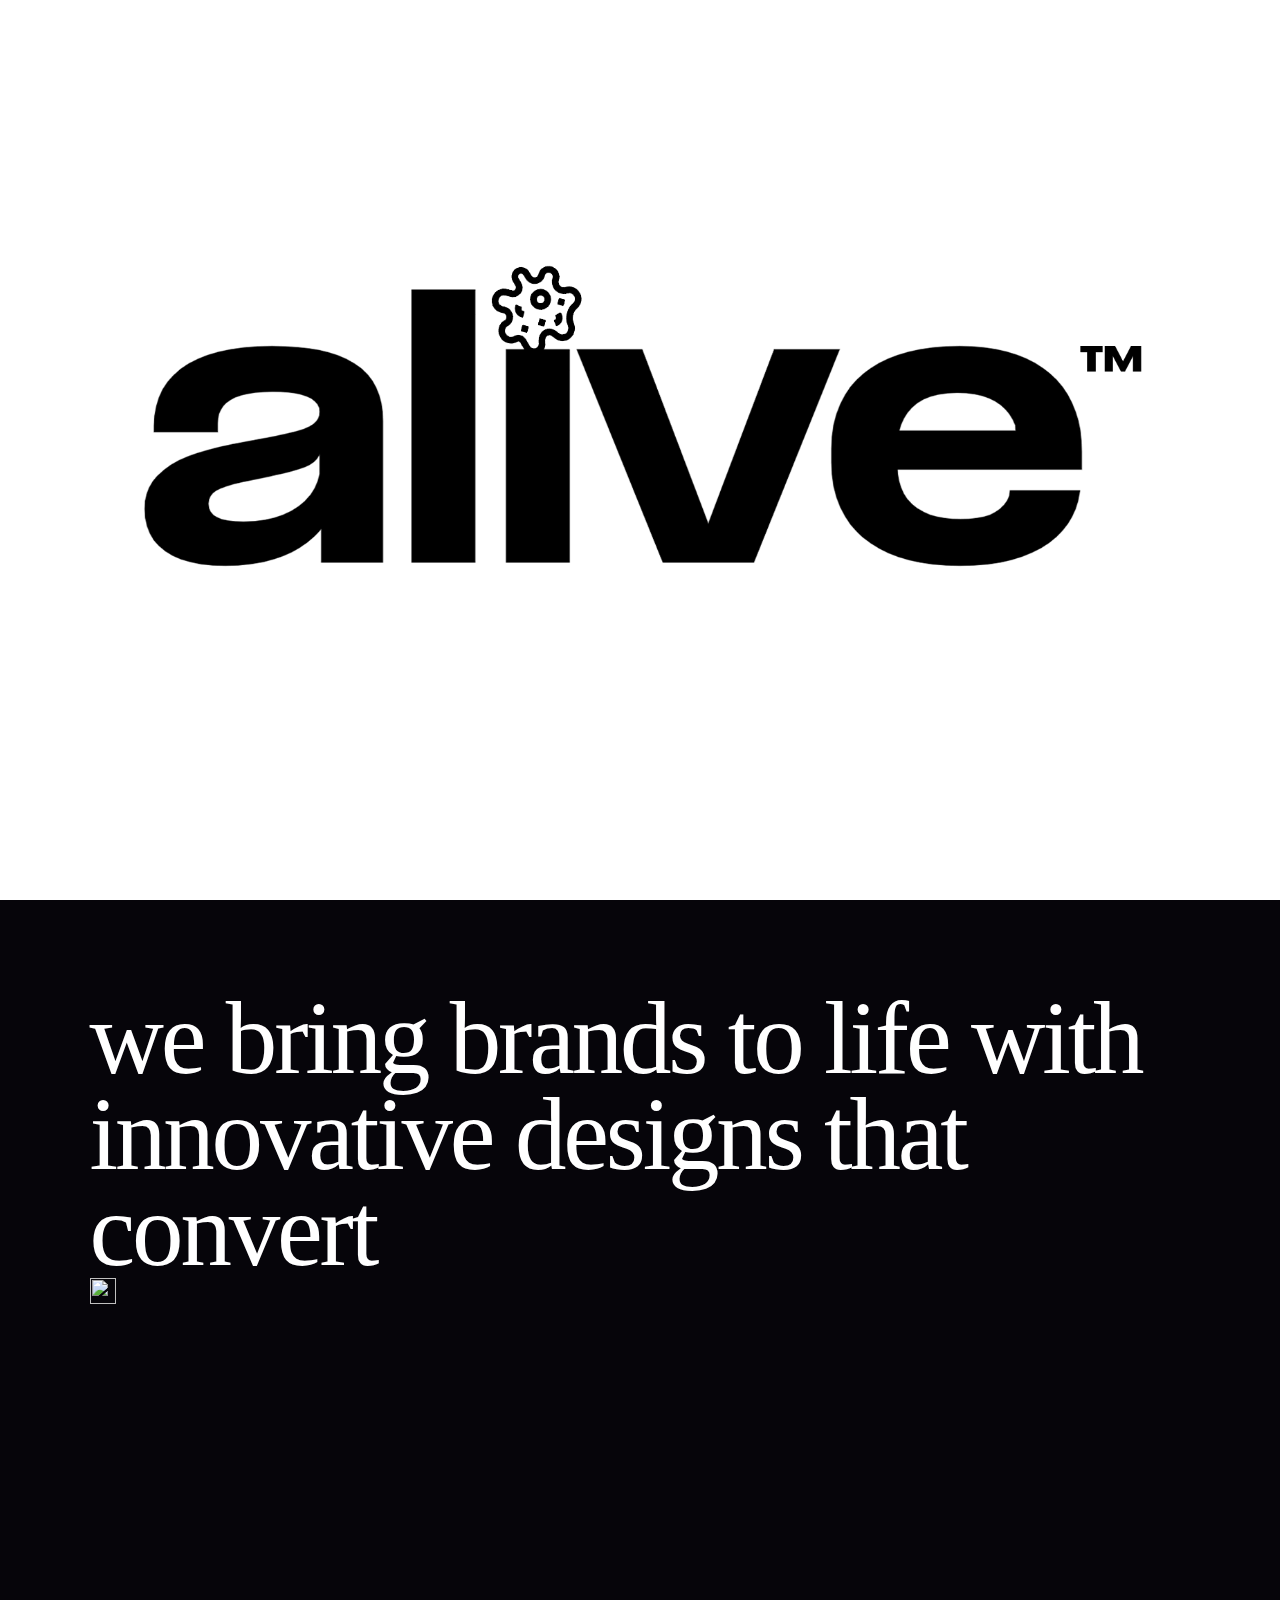
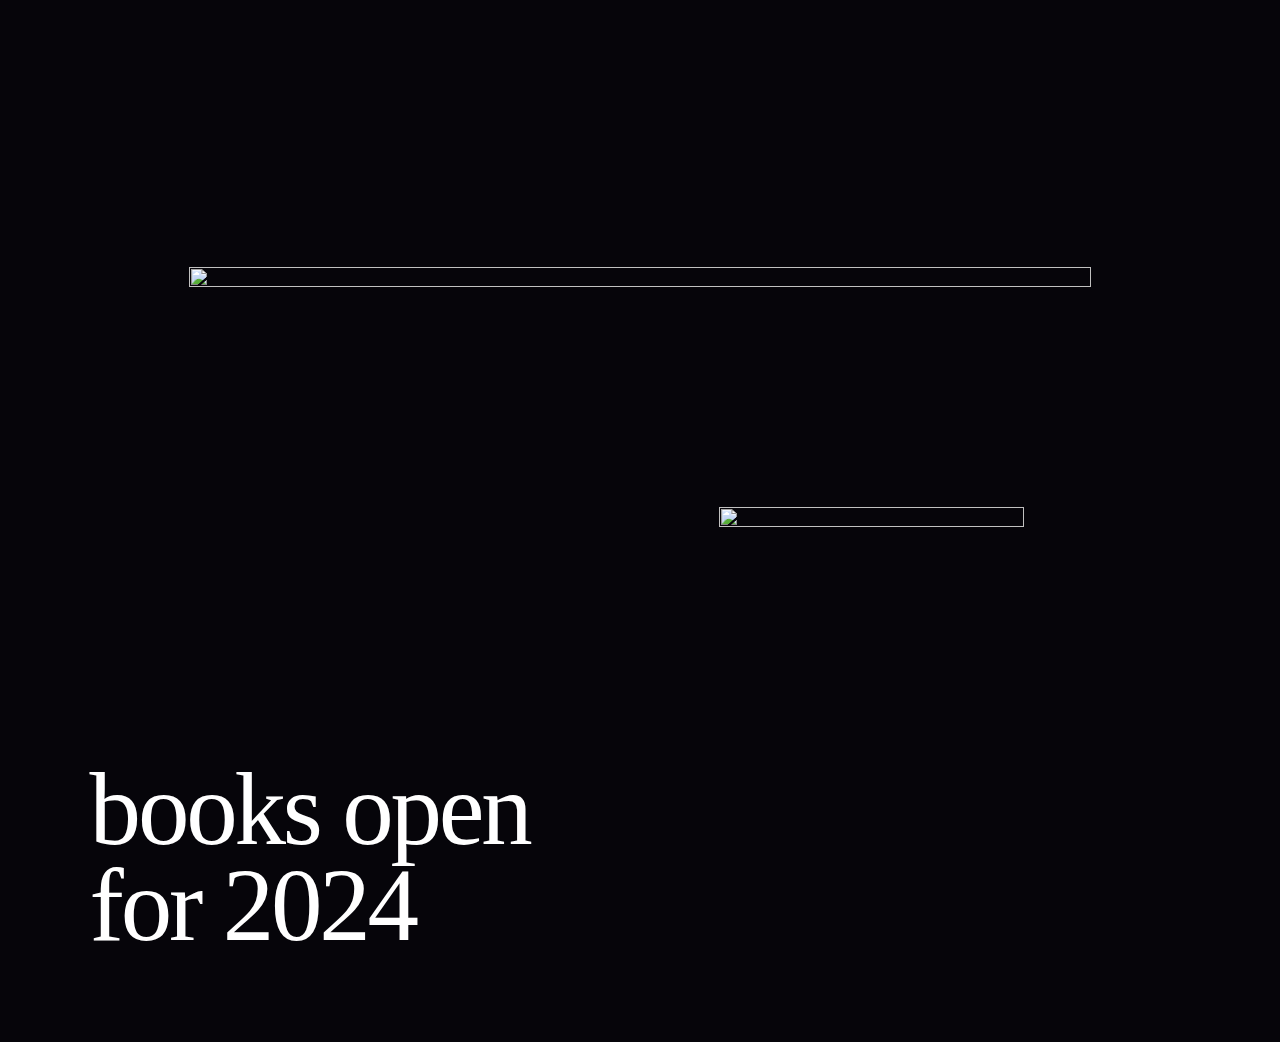
==== studioalive/index.html @ 97996858 "Update index.html" ====
<html class="js" lang="en" dir="ltr">
  <head>

    <title>Portfolio test</title>
    
 <style>
    @font-face {
  font-family: 'Font';
  src: url(font.woff2) format('woff2'),
       url(font.woff) format('woff');
  font-weight:  500;
  font-style:   normal;
  font-stretch: normal;
}

body, html {
    margin: 0;
    padding: 0;
}

body {
  margin: 0;
  padding: 0;
  background: #06050a;
  font-family: 'Font';
  /*line-height: 0.95em;
  letter-spacing: -0.03em;*/
  line-height: 6em;
  letter-spacing: -0.2em;
  color: #fff;
  overflow-x: hidden;
}

.intro {
  display: flex;
  align-items: center;
  overflow: hidden;
}


/* ==NEW======== */
.logo {
  width: 71vw;
  mix-blend-mode: lighten;
  margin-right: -4vw;
}
@keyframes flip-vertical {
  0% {
    transform: rotateX(-90deg);
    animation-timing-function: cubic-bezier(0.29, 0.28, 0.32, 1);
  }
  50% {
    transform: rotateX(0deg);
  }
  75% {
    transform: rotateX(0deg);
    animation-timing-function: cubic-bezier(0.47, 0.48, 1, 0.33);
  }
  100% {
    transform: rotateX(90deg);
  }
}
@keyframes flip-vertical-out {
  75% {
    transform: rotateX(0deg);
    animation-timing-function: cubic-bezier(0.47, 0.48, 1, 0.33);
  }
  100% {
    transform: rotateX(90deg);
  }
}
@keyframes flip-vertical-in {
  0% {
    transform: rotateX(-90deg);
    animation-timing-function: cubic-bezier(0.29, 0.28, 0.32, 1);
  }
  50% {
    transform: rotateX(0deg);
  }
}


:root {
    --shrink-to: 72dvh
}
@media screen and (orientation: portrait) {
    :root {
        --shrink-to: 54dvh
    }
}


@keyframes fade-in-shrink {
  0% {
    opacity: 0;
    transform: scale(1.5);
  }
  75% {
    opacity: 1;
    transform: scale(1);
    height: 100dvh;
    animation-timing-function: cubic-bezier(0.36, 0, 0.11, 0.99);
  }
  100% {
    opacity: 1;
    transform: scale(1);
    height: var(--shrink-to);
  }
}
@keyframes shrink {
  0% {
    height: 100dvh;
  }
  75% {
        height: 100dvh;
    animation-timing-function: cubic-bezier(0.36, 0, 0.11, 0.99);
  }
  100% {
    height: var(--shrink-to);
  }
}


.loader {
  position: fixed;
  background: #fff;
  top: 0;
  left: 0;
  bottom: 0;
  right: 0;
  height: 100dvh;
  display: flex;
  align-items: center;
  justify-content: center;
  z-index: 15;
  perspective: 350px;
  animation: flip-vertical-out 1.3s forwards normal 1.3s;
}
.loader .logo {
  animation: flip-vertical 1.3s forwards infinite;
  mix-blend-mode: difference;
  width: 80vw;
}

.header {
  height: 100dvh;
  display: flex;
  align-items: center;
  justify-content: center;
  position: relative;
  perspective: 350px;
  z-index: 10;
  background: #06050a;
  overflow: hidden;
  animation: shrink 3s forwards normal 1.4s cubic-bezier(0.25, 0.33, 0.11, 0.99);
}
.header video {
  opacity: 0;
  animation: fade-in-shrink 3s forwards normal 1.4s cubic-bezier(0.25, 0.33, 0.11, 0.99);
}
.header .logo {
  animation: flip-vertical-in 1.3s forwards normal 2.6s;
}
@media screen and (orientation: landscape) {
  .logo {
    width: 35vw;
    margin-right: -2vw;
  }
}

#background-video-portrait, #background-video-landscape {
  width: 100vw;
  height: 100dvh;
  display: none;
  object-fit: cover;
  position: absolute;
  left: 0;
  right: 0;
  top: 0;
  bottom: 0;
  z-index: -1;
}
@media screen and (orientation: landscape) {
  #background-video-landscape {
    display: block;
  }
}
@media screen and (orientation: portrait) {
  #background-video-portrait {
    display: block;
  }
}


/* Grid  */
.grid {
  display: flex;
  flex-direction: column;
  width: 80vw;
  gap: 7vw;
  margin: 0 auto;
}
.grid img, .grid video {
  display: block;
  width: 100%;
}
.grid .row {
  display: flex;
  flex-direction: row;
  align-items: flex-end;
  align-self: center;
  gap: 7vw;
  width: 75%;
}
.grid .row .align-top {
  align-items: flex-start;
}
.grid .item {

}
.mobile-small {
  width: 45%;
}
.mobile-large {
  width: 55%;
}
.desktop {
  width: 88%;
  align-self: center;
}
.offset-up {
  padding-bottom: 7vw;
}
.offset-down {
  padding-top: 7vw;
}

@media screen and (orientation: portrait) {
  .mobile-first {
    order: -1;
  }
}

@media screen and (orientation: portrait) {
  .text {
    font-size: 114px;
    padding: 12vw 8.5vw;
  }
  .grid {
    width: auto;
    gap: 12vw;
  }
  .grid .row {
    width: 80vw;
    gap: 12vw;
    flex-direction: column;
    align-items: flex-start;
  }
  .grid .row .item:first-child {
    align-self: flex-end;
  }
  .mobile-small, .mobile-large {
    width: 86%;
  }
  .desktop {
    width: 100%;
  }
  .offset-up {
    padding-bottom: 0;
  }
  .offset-down {
    padding-top: 0;
  }
}

/* ==ENDNEW======== */

  .text {
    padding: 7vw;
    font-size: 103px;
  }
    .text span {
      position: relative;
      z-index: 5;
    }

    hr {
      display:block;
      border:0px;
      width: 100%;
      height: 55px;
      background-repeat: no-repeat;
      background-size: contain;
      margin: 7vw 0;
      background-image:url(divider-desktop.gif);
    }
    @media screen and (orientation: portrait) {
      hr {
        margin: 12vw 0;
        background-image:url(divider-mobile.gif);
      }
    }
    .intro .text {
      padding-bottom: 0;
    }
    .footer .text {
      padding-top: 0;
    }

    .amoeba {
      display: block;
      position: relative;
      width: 26px;
      z-index: 5;
    }


  
</style>

  </head>

<body class="theme-0">

  <div class="loader">
    <img src="logo.gif" class="logo" />
  </div>
  <div class="header">
    <img src="logo.gif" class="logo" />
    <video id="background-video-portrait" autoplay loop defaultMuted playsinline muted poster="">
      <source src="bg1-mobile-15fps.mp4" type="video/mp4">
    </video>
    <video id="background-video-landscape" autoplay loop defaultMuted playsinline muted poster="">
      <source src="bg1-desktop-15fps.mp4" type="video/mp4">
    </video>
  </div>

  <div class="intro">
    <div class="text">
      we bring brands to life with innovative designs that convert<img src="amoeba.gif" class="amoeba" />
      <hr />
    </div>
  </div>


  <div class="grid">
    <div class="row">
      <div class="item mobile-small">
        <video autoplay loop defaultMuted playsinline muted poster="">
          <source src="work/drop-blue-mobile.mp4" type="video/mp4">
        </video>
      </div>
      <div class="item mobile-large offset-up mobile-first">
        <video autoplay loop defaultMuted playsinline muted poster="">
          <source src="work/streamline-luxe-mobile.mp4" type="video/mp4">
        </video>
      </div>
    </div>
    <div class="item desktop">
      <img src="work/streamline-hype-desktop.jpg" />
    </div>
    <div class="row align-top">
      <div class="item mobile-large">
        <video autoplay loop defaultMuted playsinline muted poster="">
          <source src="work/incentivize-mobile.mp4" type="video/mp4">
        </video>
      </div>
      <div class="item mobile-small offset-down">
        <img src="work/streamline-luxe-mobile.jpg" />
      </div>
    </div>
  </div>

  <div class="footer">
    <div class="text">
      <hr />
      books open<br />for 2024
    </div>
  </div>

</div>



</body>
  </html>
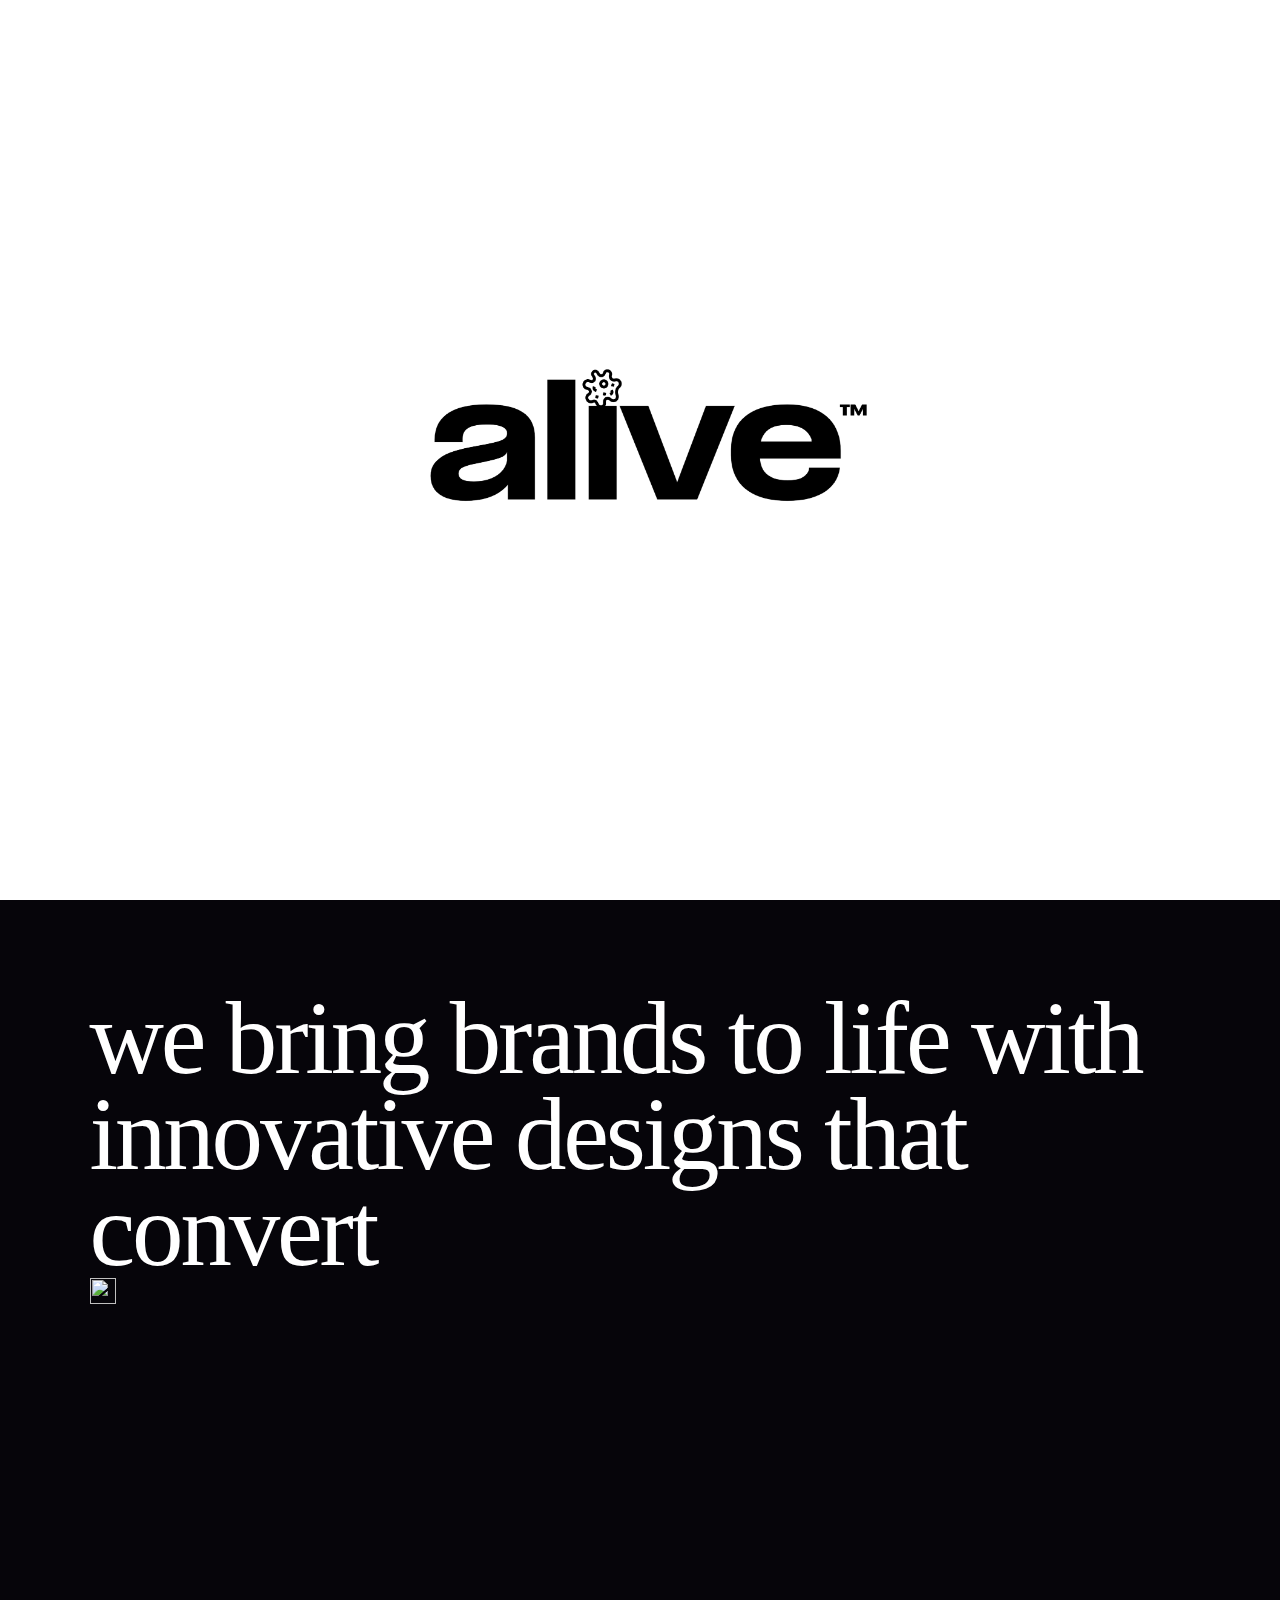
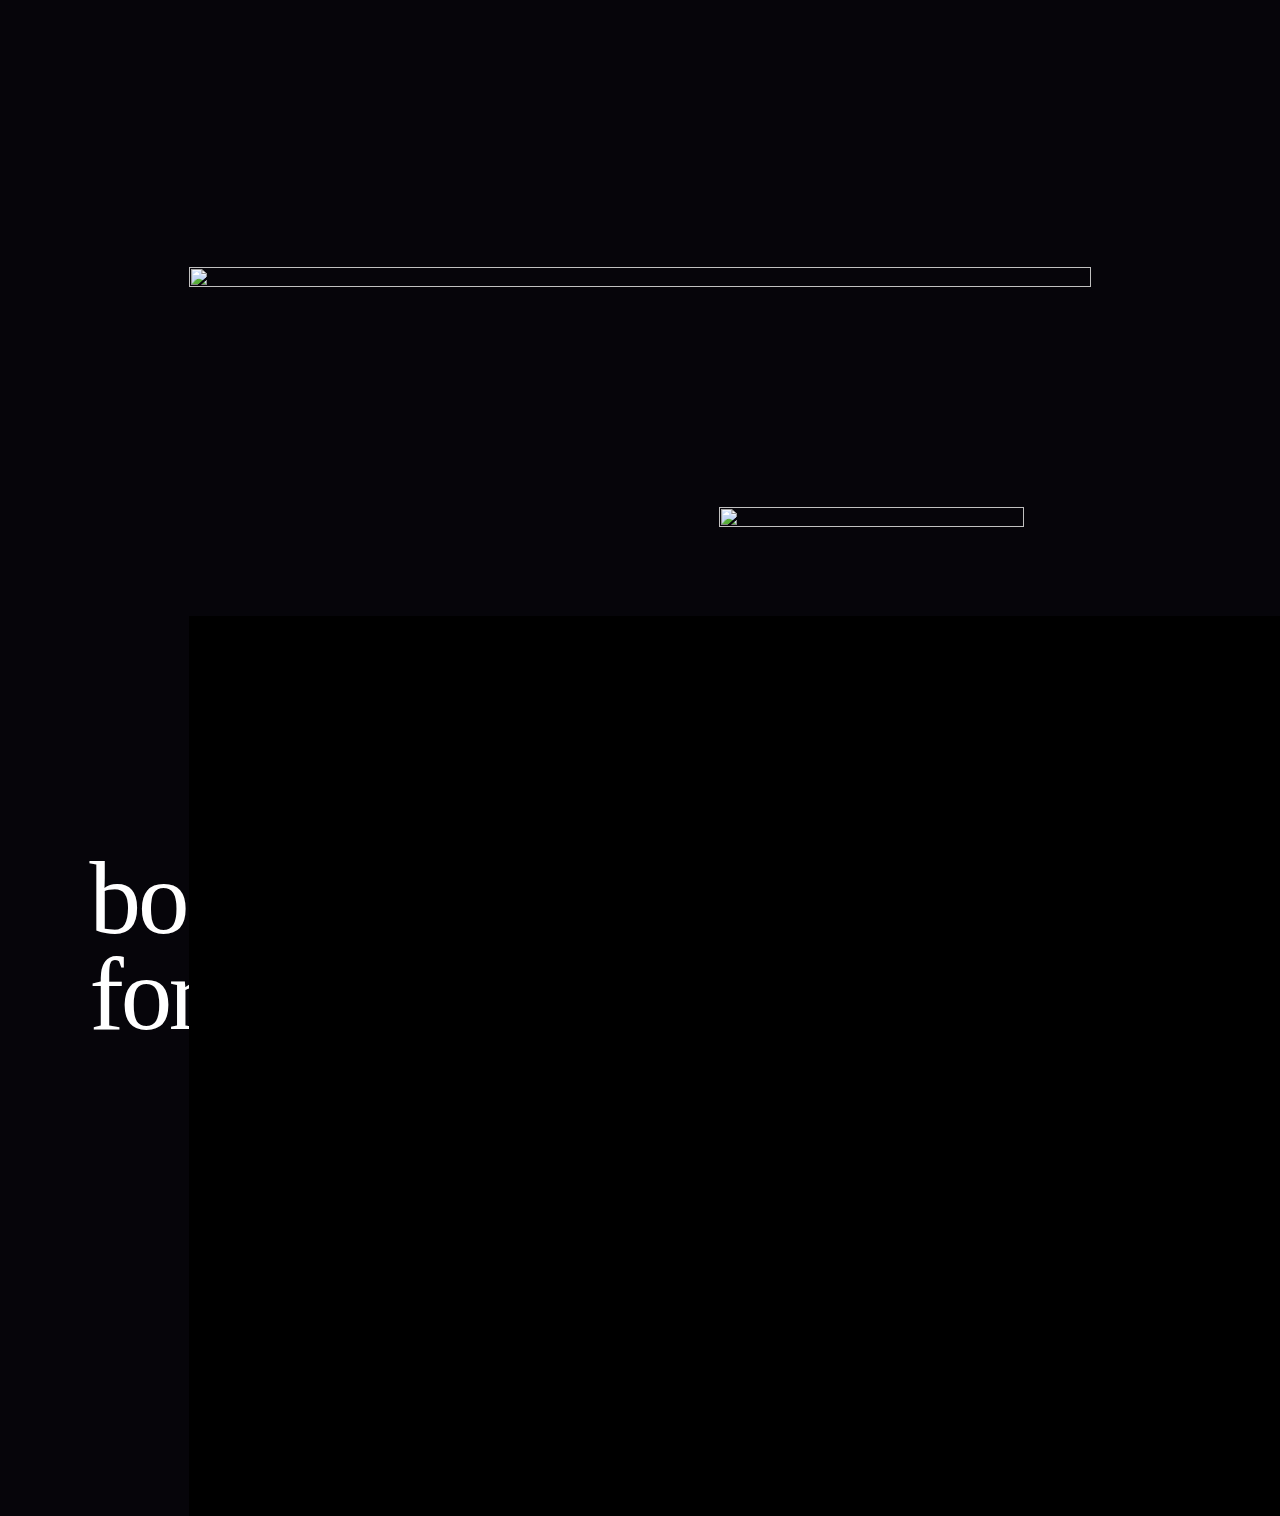
==== commit ed68175b: "Update index.html" ====
--- a/studioalive/index.html
+++ b/studioalive/index.html
@@ -139,7 +139,6 @@
 .loader .logo {
   animation: flip-vertical 1.3s forwards infinite;
   mix-blend-mode: difference;
-  width: 80vw;
 }
 
 .header {
@@ -315,6 +314,52 @@
     }
 
 
+    /* ==== OBSIDIAN LOGO ==== */
+
+    .obsidian-branding {
+  background: #000;
+  position: absolute;
+  width: 100%;
+  height: 100%; 
+  transition: height 0.7s cubic-bezier(0.56, -0.01, 0.01, 1.01) 3s, background 0.5s ease;
+  display: flex;
+  align-items: center;
+  justify-content: center;
+  overflow: hidden;
+  z-index: 1;
+}
+.obsidian-branding .obsidian-background {
+  position: absolute;
+  background: #000;
+  display: block;
+  width: 100%;
+   opacity: 0;
+  transform: scale(2.4); 
+  transition: opacity 2s ease, transform 1.45s cubic-bezier(0.26, 0.54, 0.32, 1); 
+}
+.obsidian-branding #obsidian-background {
+    background: #000;
+    width: 100%;
+    height: 600px;
+    display: block;
+  }
+.obsidian-branding .obsidian-logo {
+  width: 174px;
+  z-index: 1;
+}
+.obsidian-branding .obsidian-logo .obsidian-white-bar {
+  width: 3px;
+  height: 38px;
+  opacity: 0;
+  background: #000;
+}
+.obsidian-branding .obsidian-logo img {
+  width: 100%;
+  display: block;
+  opacity: 0;
+}  
+
+
   
 </style>
 
@@ -344,6 +389,7 @@
 
 
   <div class="grid">
+
     <div class="row">
       <div class="item mobile-small">
         <video autoplay loop defaultMuted playsinline muted poster="">
@@ -356,9 +402,11 @@
         </video>
       </div>
     </div>
+
     <div class="item desktop">
       <img src="work/streamline-hype-desktop.jpg" />
     </div>
+
     <div class="row align-top">
       <div class="item mobile-large">
         <video autoplay loop defaultMuted playsinline muted poster="">
@@ -369,6 +417,18 @@
         <img src="work/streamline-luxe-mobile.jpg" />
       </div>
     </div>
+
+    <div class="item desktop">
+      <script type="text/javascript" src="work/obsidian-background.js"></script>
+      <div class="obsidian-branding">
+        <div class="obsidian-logo"><div class="obsidian-white-bar"><img src="work/obsidian-logo.png"></div></div>
+        <div class="obsidian-background">
+          <canvas id="obsidian-background">
+          </canvas>
+        </div>
+  </div>
+    </div>
+
   </div>
 
   <div class="footer">
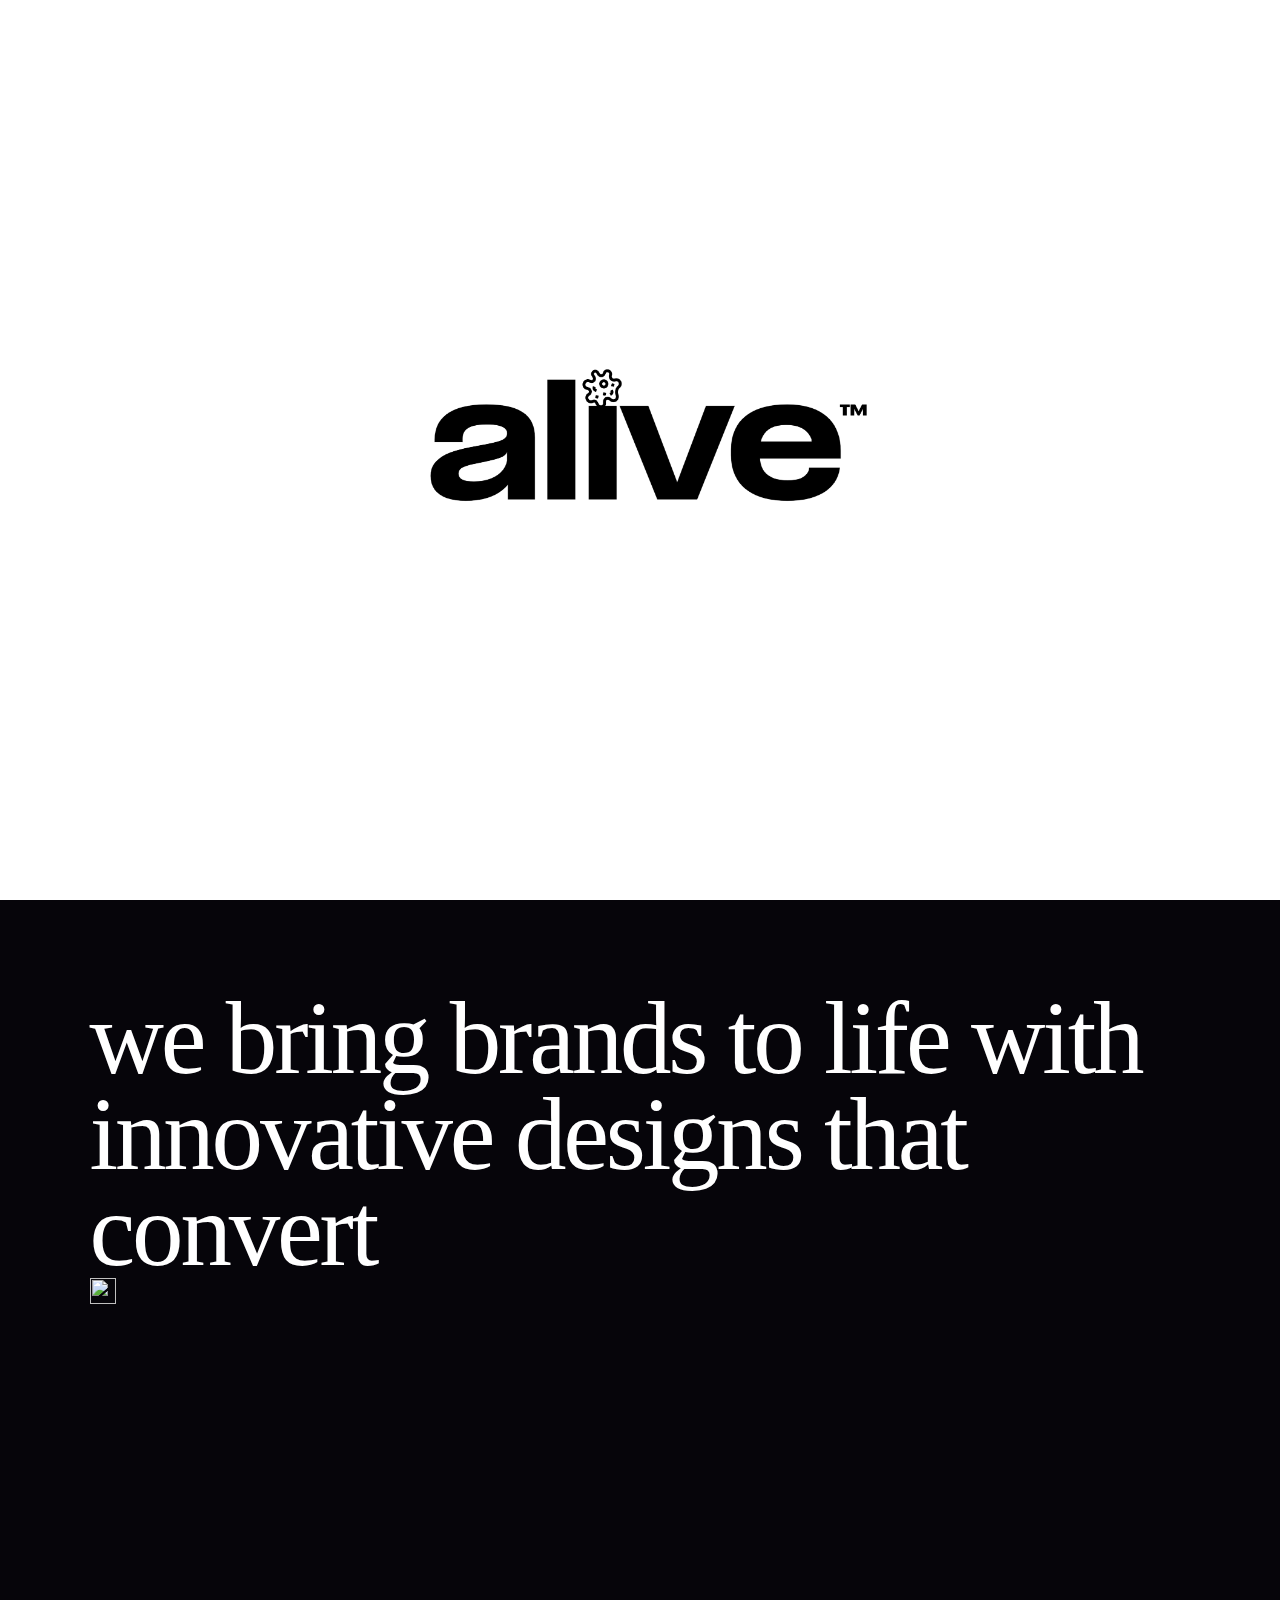
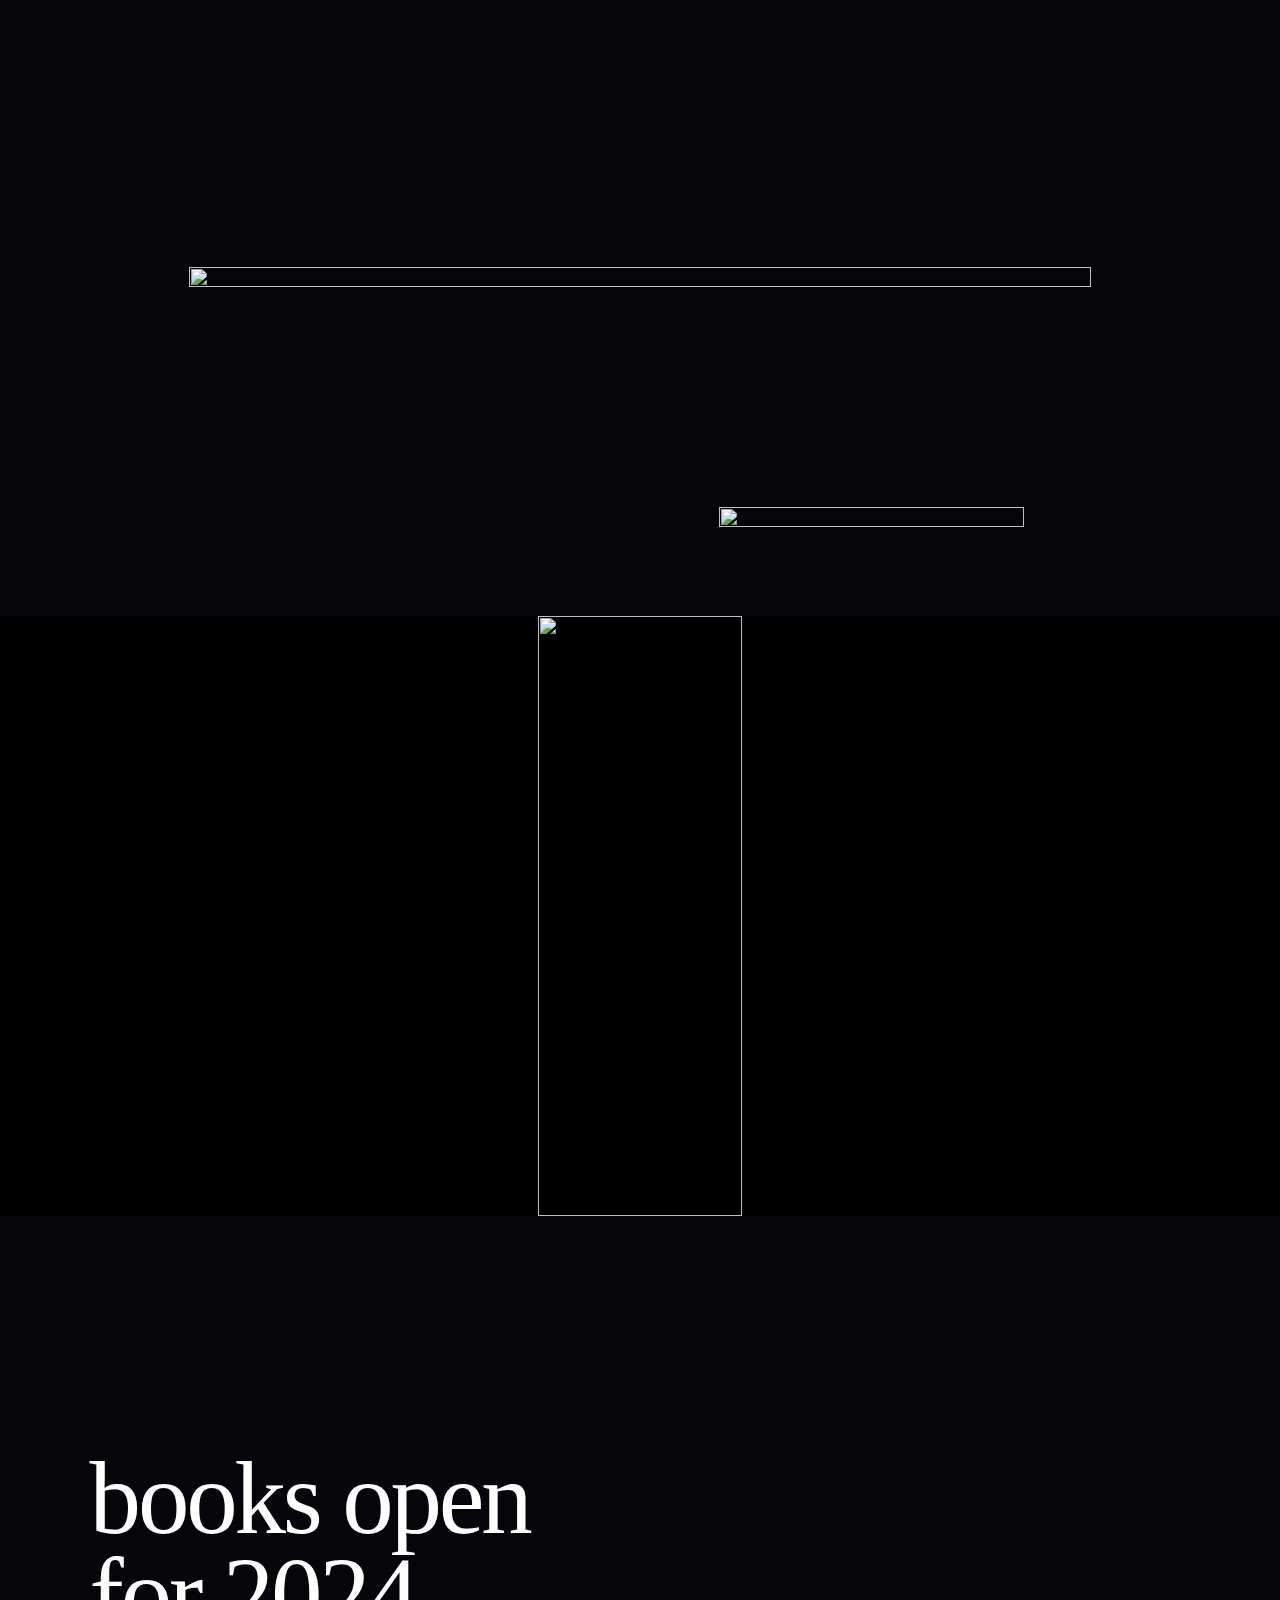
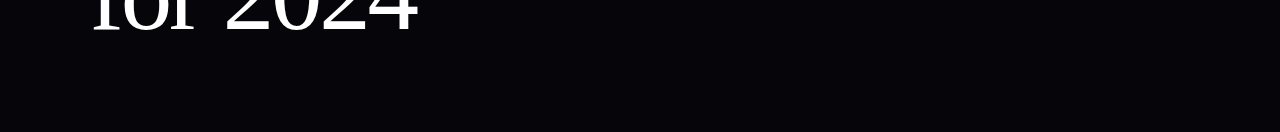
==== commit 2a85e420: "Update index.html" ====
--- a/studioalive/index.html
+++ b/studioalive/index.html
@@ -318,10 +318,8 @@
 
     .obsidian-branding {
   background: #000;
-  position: absolute;
   width: 100%;
-  height: 100%; 
-  transition: height 0.7s cubic-bezier(0.56, -0.01, 0.01, 1.01) 3s, background 0.5s ease;
+  height: 600px;
   display: flex;
   align-items: center;
   justify-content: center;
@@ -333,9 +331,6 @@
   background: #000;
   display: block;
   width: 100%;
-   opacity: 0;
-  transform: scale(2.4); 
-  transition: opacity 2s ease, transform 1.45s cubic-bezier(0.26, 0.54, 0.32, 1); 
 }
 .obsidian-branding #obsidian-background {
     background: #000;
@@ -344,19 +339,12 @@
     display: block;
   }
 .obsidian-branding .obsidian-logo {
-  width: 174px;
+  width: 204px;
   z-index: 1;
-}
-.obsidian-branding .obsidian-logo .obsidian-white-bar {
-  width: 3px;
-  height: 38px;
-  opacity: 0;
-  background: #000;
 }
 .obsidian-branding .obsidian-logo img {
   width: 100%;
   display: block;
-  opacity: 0;
 }  
 
 
@@ -419,14 +407,14 @@
     </div>
 
     <div class="item desktop">
+      <div class="obsidian-branding">
+        <div class="obsidian-logo"><img src="work/obsidian-logo.png"></div>
+        <div class="obsidian-background">
+          <canvas id="obsidian-background"></canvas>
+        </div>
+      </div>
+      <script type="text/javascript" src="https://cdnjs.cloudflare.com/ajax/libs/simplex-noise/2.4.0/simplex-noise.js"></script>
       <script type="text/javascript" src="work/obsidian-background.js"></script>
-      <div class="obsidian-branding">
-        <div class="obsidian-logo"><div class="obsidian-white-bar"><img src="work/obsidian-logo.png"></div></div>
-        <div class="obsidian-background">
-          <canvas id="obsidian-background">
-          </canvas>
-        </div>
-  </div>
     </div>
 
   </div>
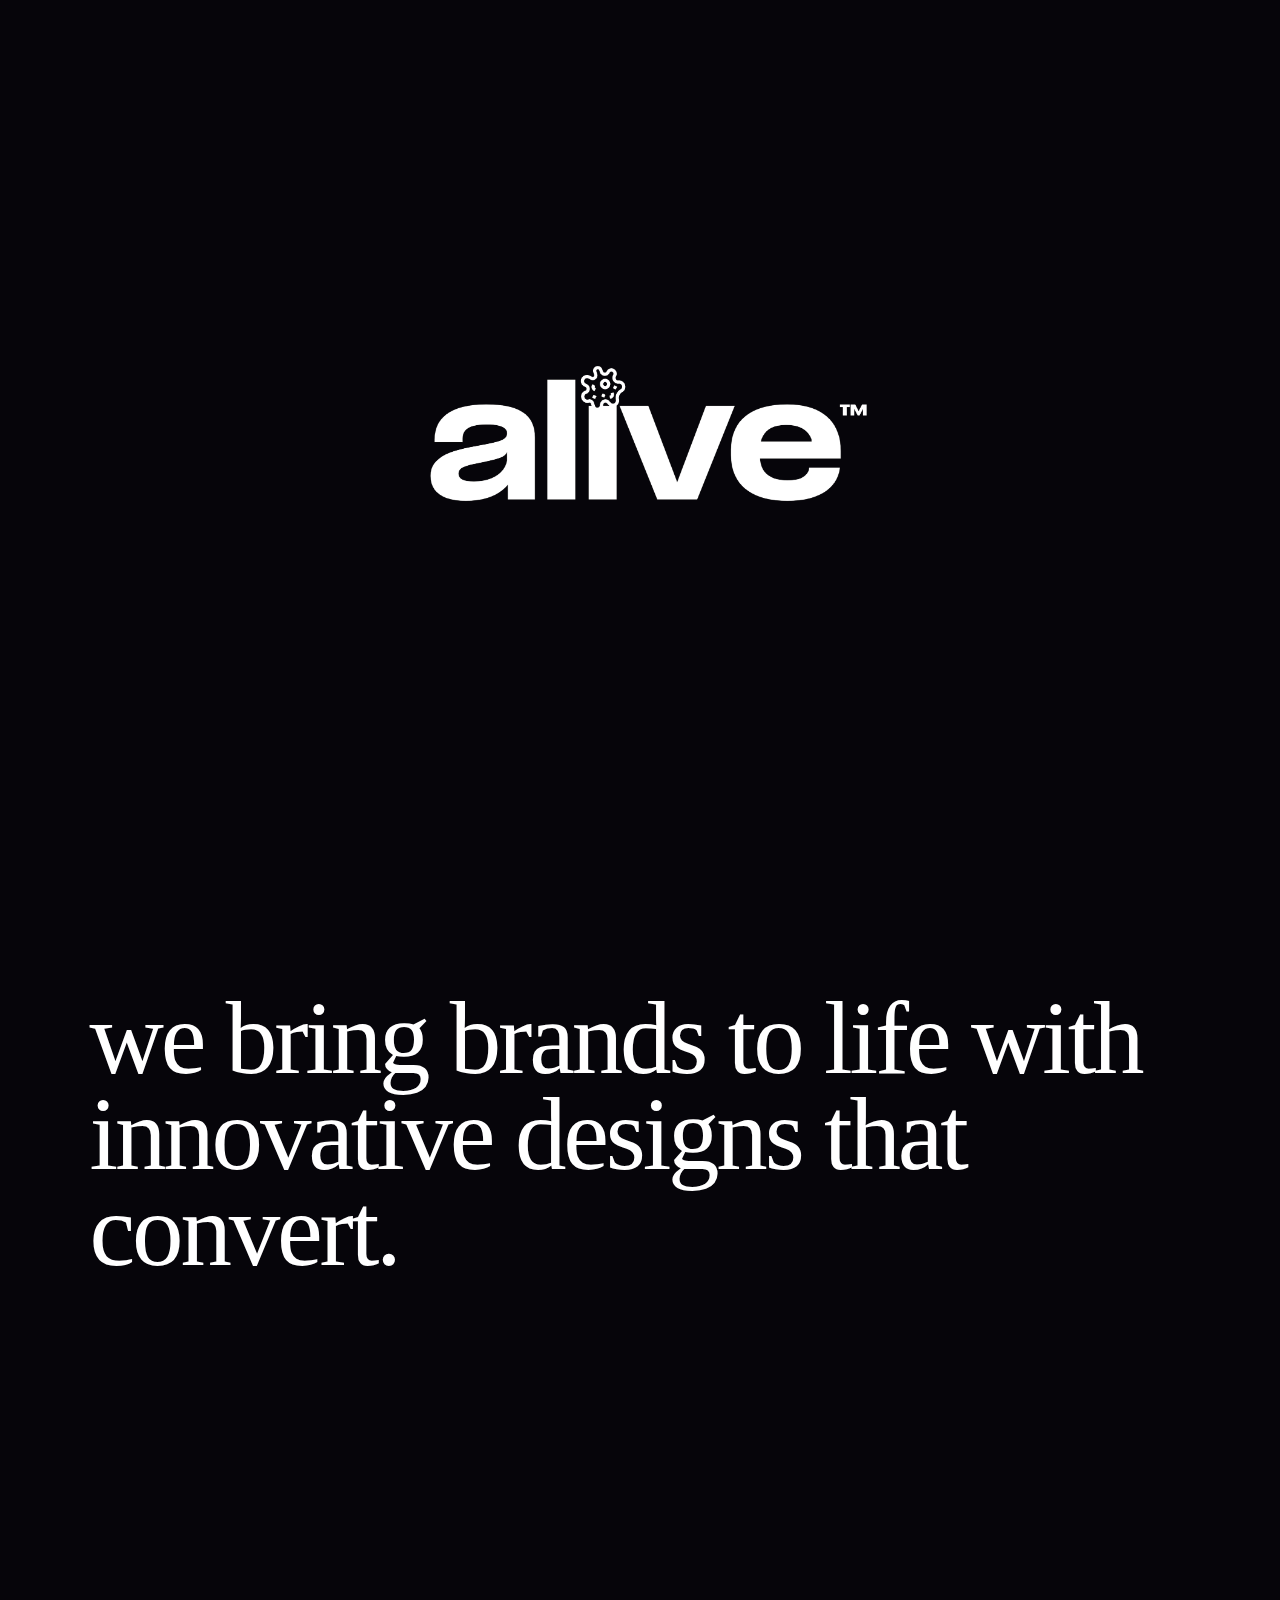
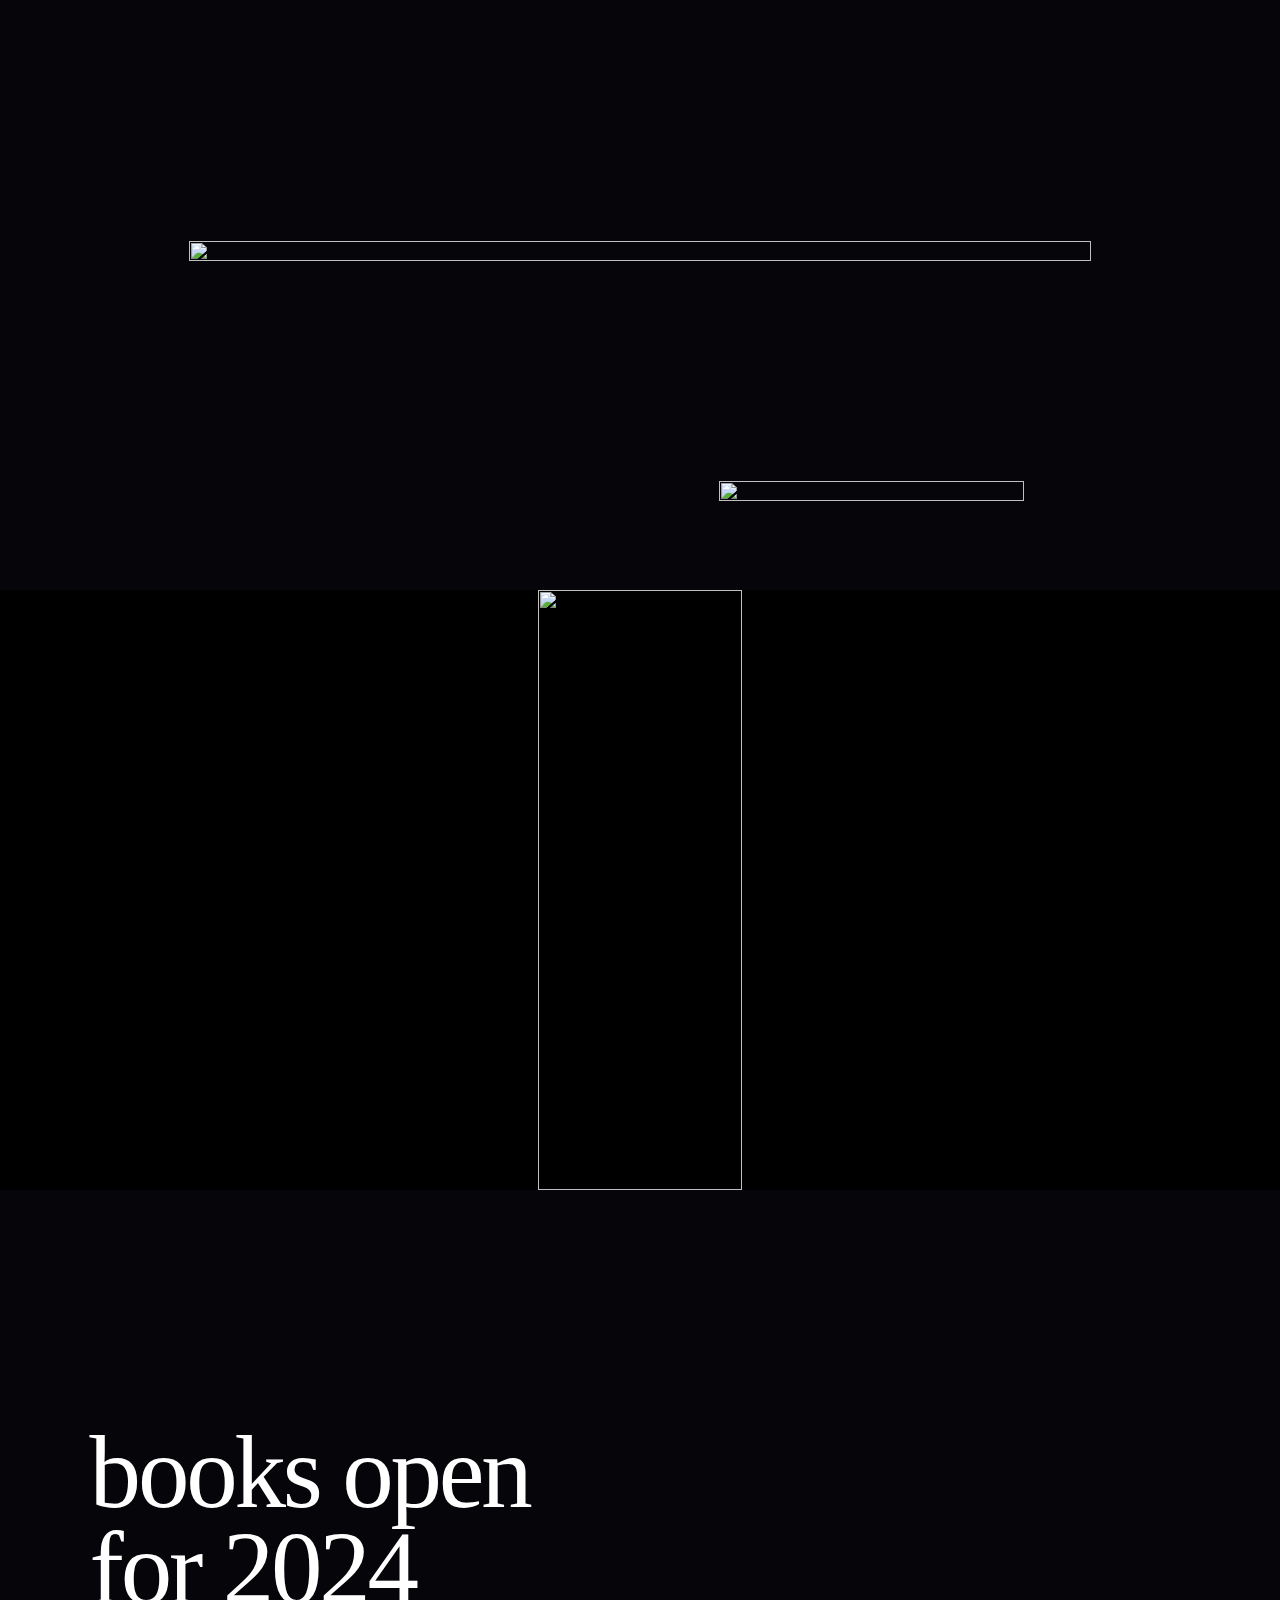
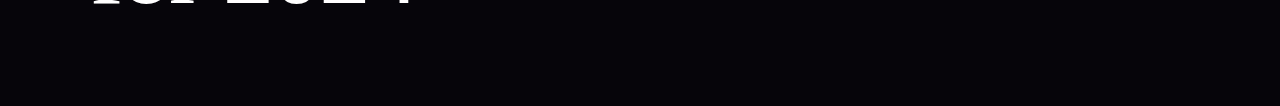
==== commit 21a31151: "Update index.html" ====
--- a/studioalive/index.html
+++ b/studioalive/index.html
@@ -130,6 +130,7 @@
   right: 0;
   height: 100dvh;
   display: flex;
+  display: none !important;
   align-items: center;
   justify-content: center;
   z-index: 15;
@@ -370,7 +371,7 @@
 
   <div class="intro">
     <div class="text">
-      we bring brands to life with innovative designs that convert<img src="amoeba.gif" class="amoeba" />
+      we bring brands to life with innovative designs that convert.
       <hr />
     </div>
   </div>
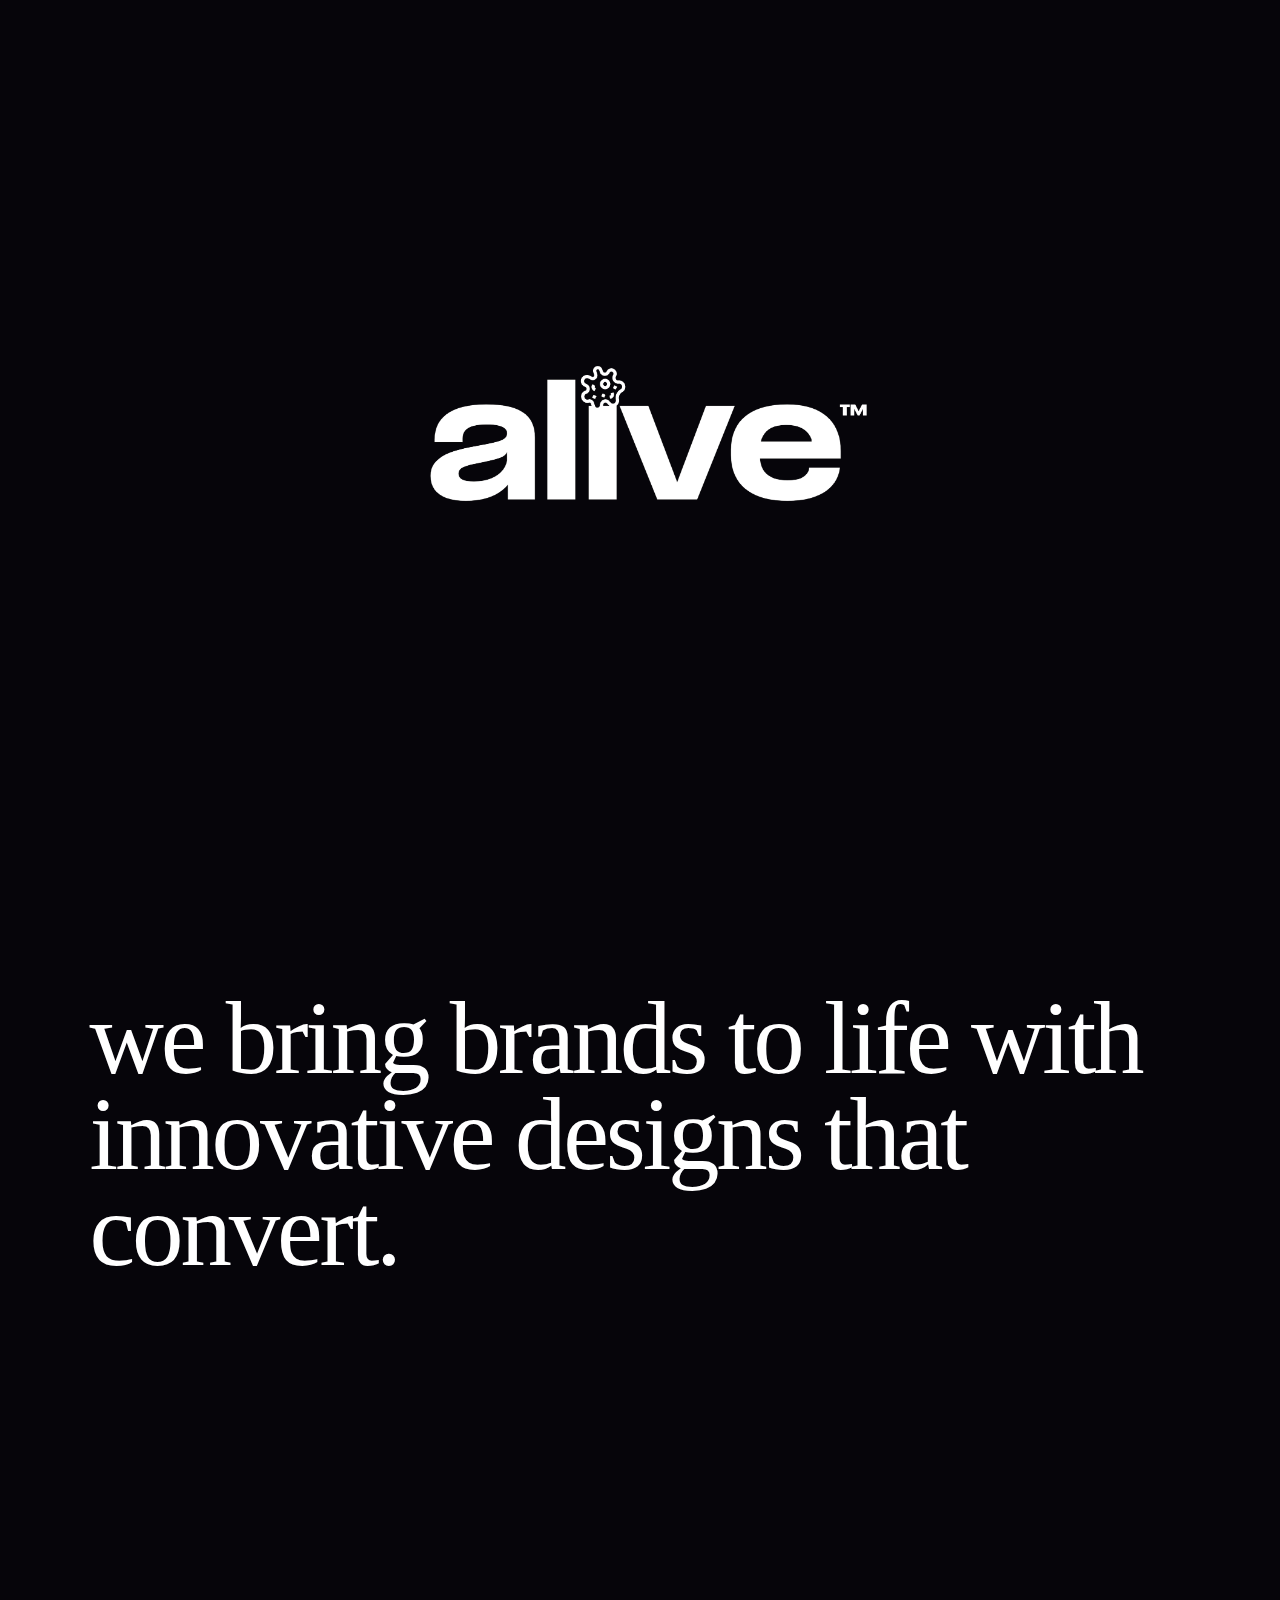
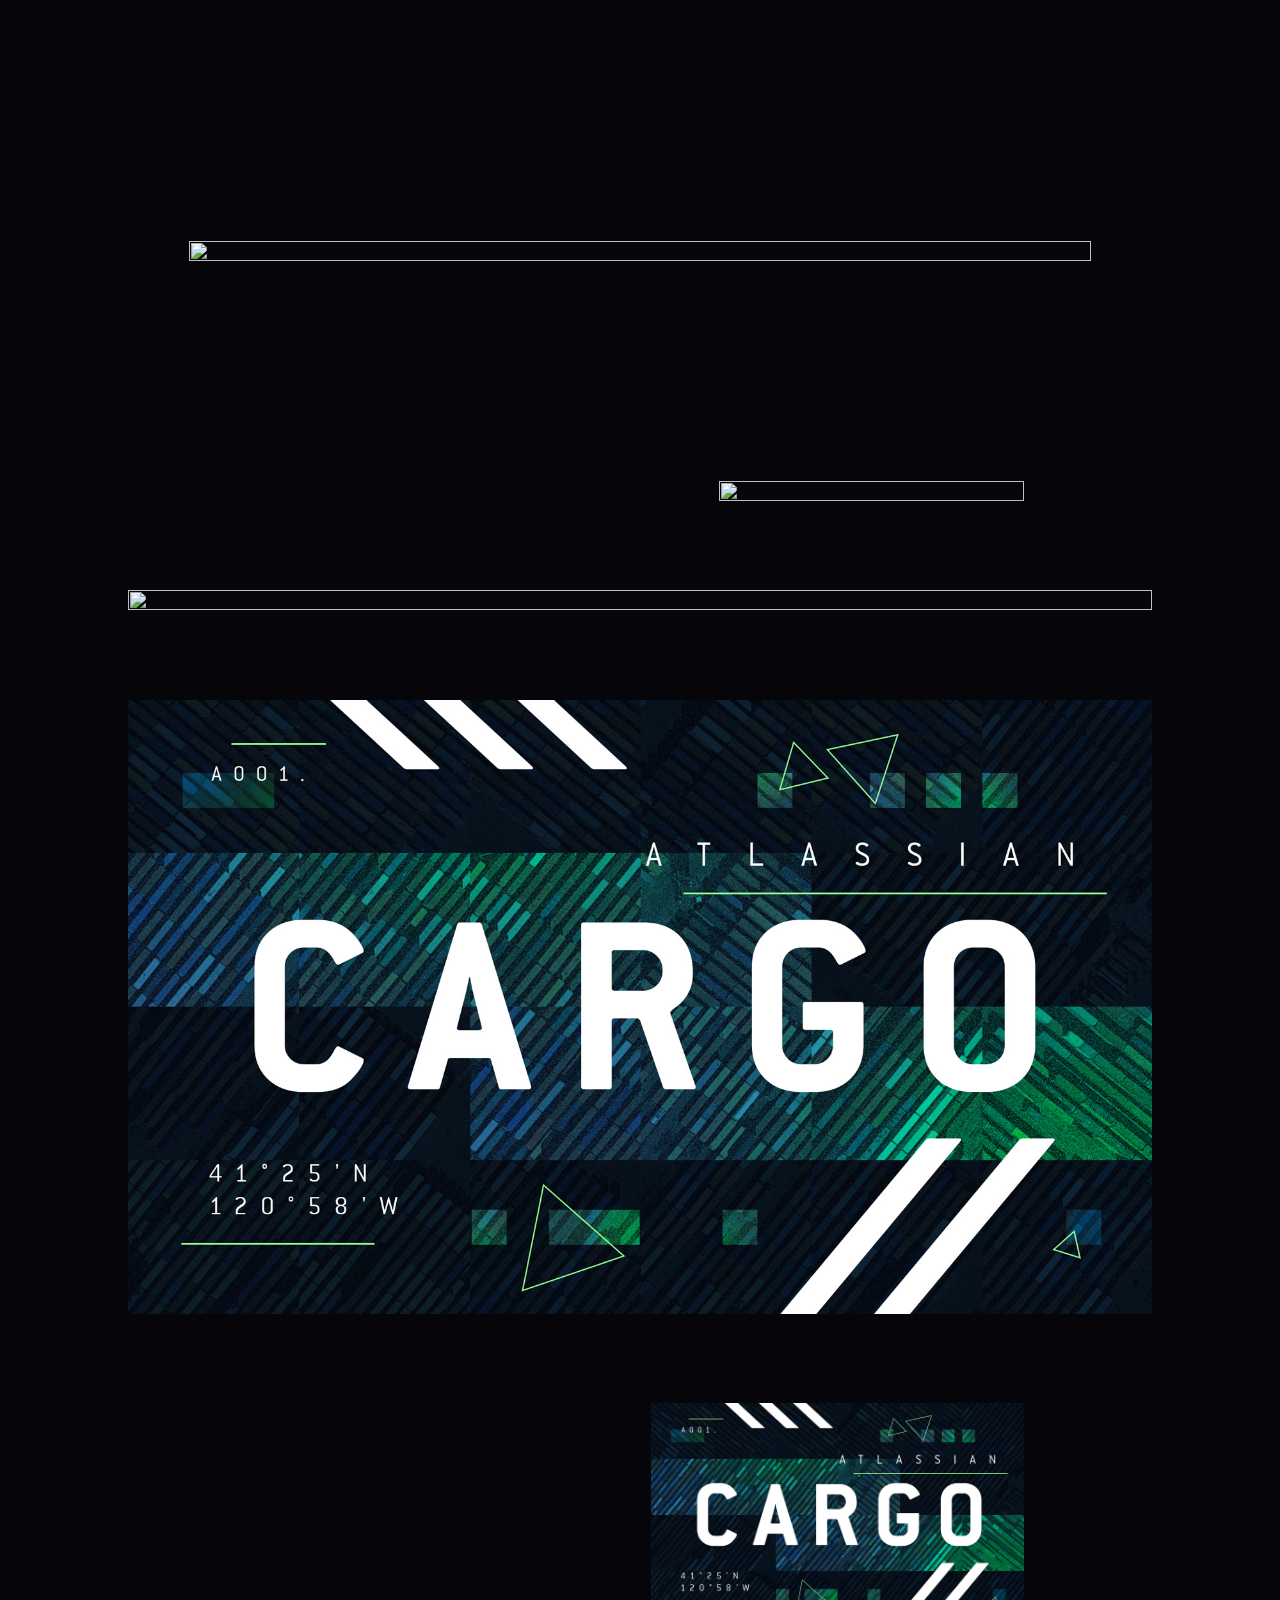
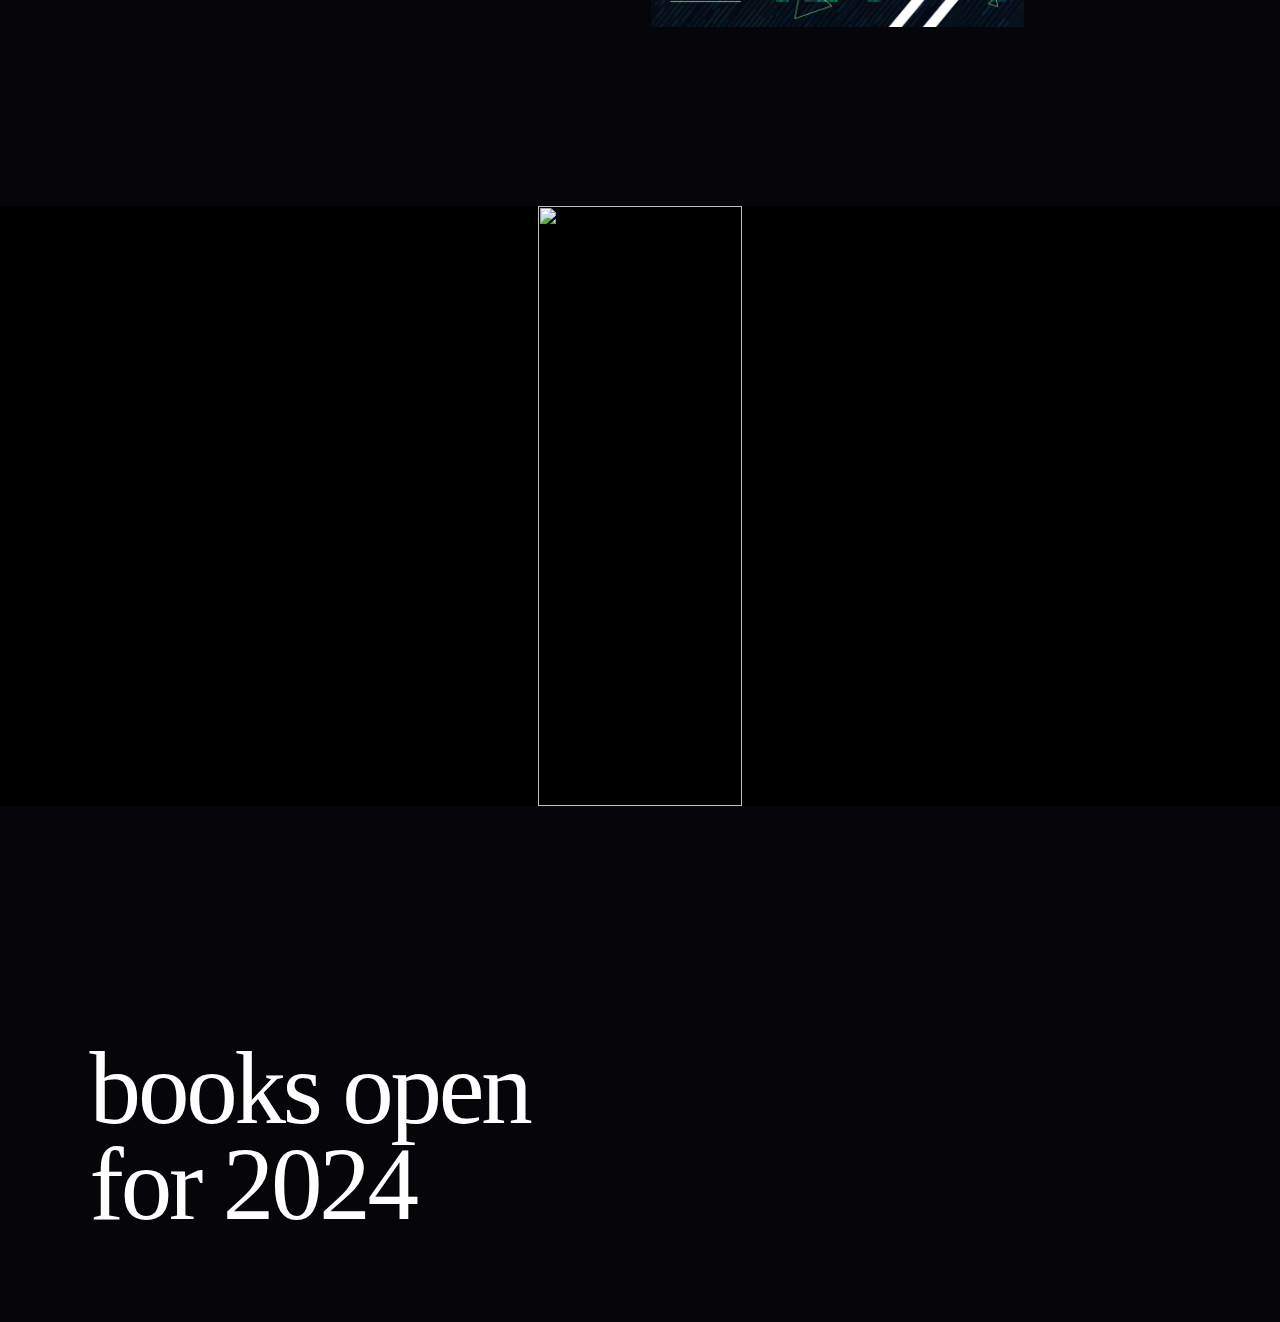
==== commit e7cc0996: "asdf" ====
--- a/studioalive/index.html
+++ b/studioalive/index.html
@@ -407,6 +407,26 @@
       </div>
     </div>
 
+    <div class="item medium">
+      <img src="work/howe-sound.jpg" />
+    </div>
+
+    <div class="item medium offset-right">
+      <img src="work/cargo.jpg" />
+    </div>
+
+
+    <div class="row">
+      <div class="item mobile-small">
+        <video autoplay loop defaultMuted playsinline muted poster="">
+          <source src="work/drop-blue-mobile.mp4" type="video/mp4">
+        </video>
+      </div>
+      <div class="item mobile-large offset-up mobile-first">
+        <img src="work/cargo.jpg" />
+      </div>
+    </div>
+
     <div class="item desktop">
       <div class="obsidian-branding">
         <div class="obsidian-logo"><img src="work/obsidian-logo.png"></div>
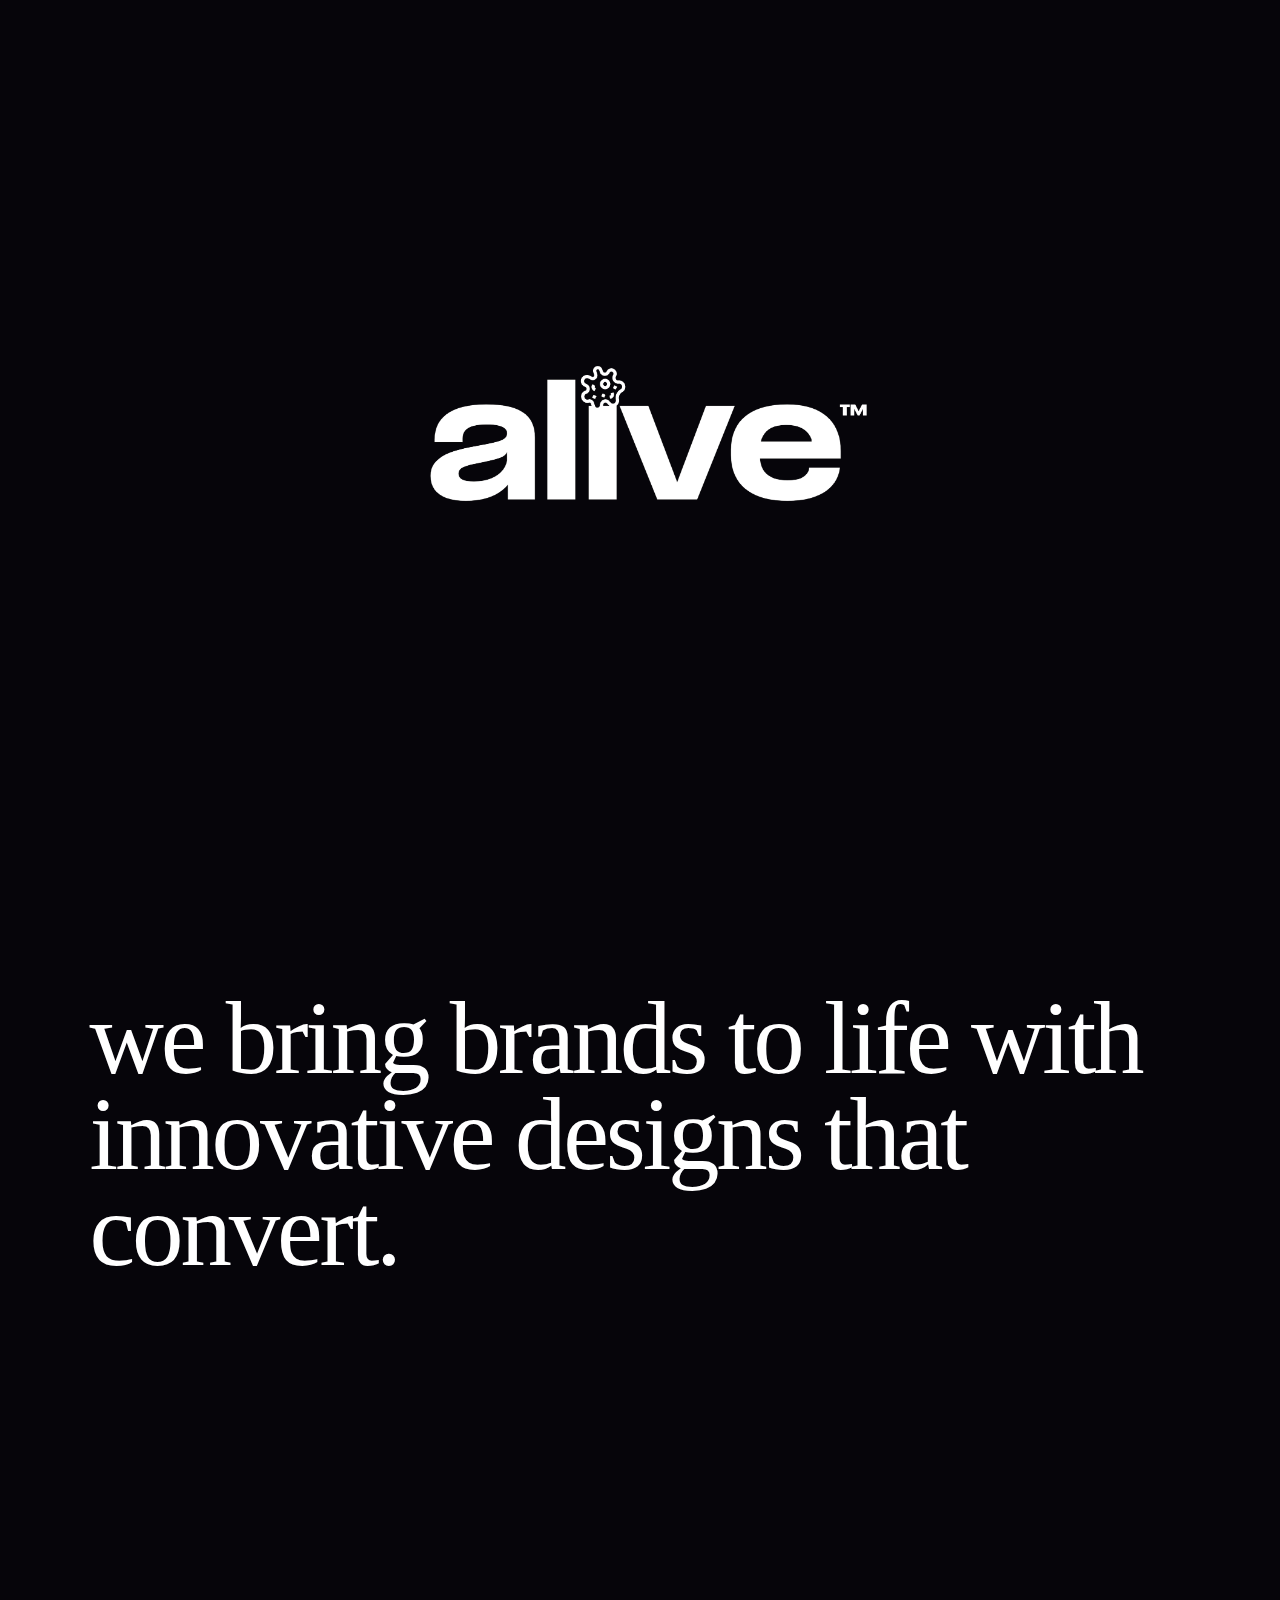
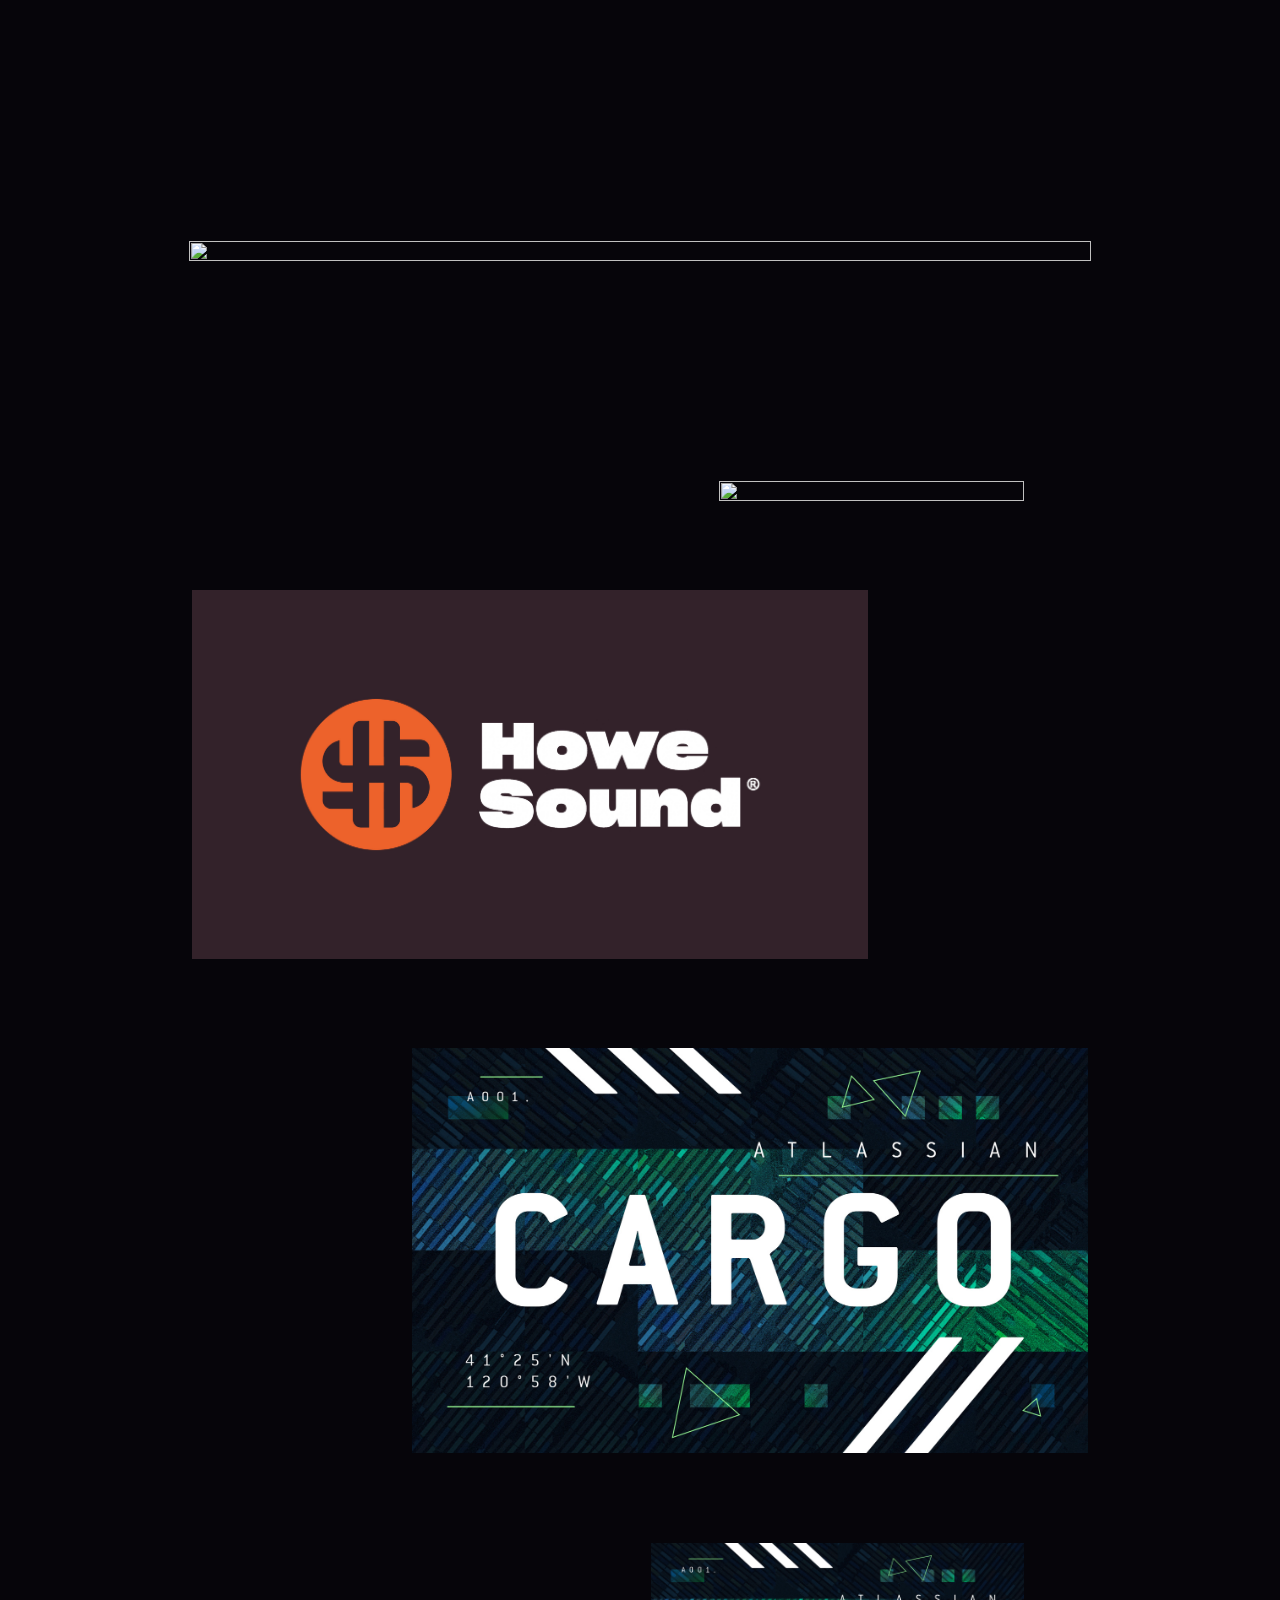
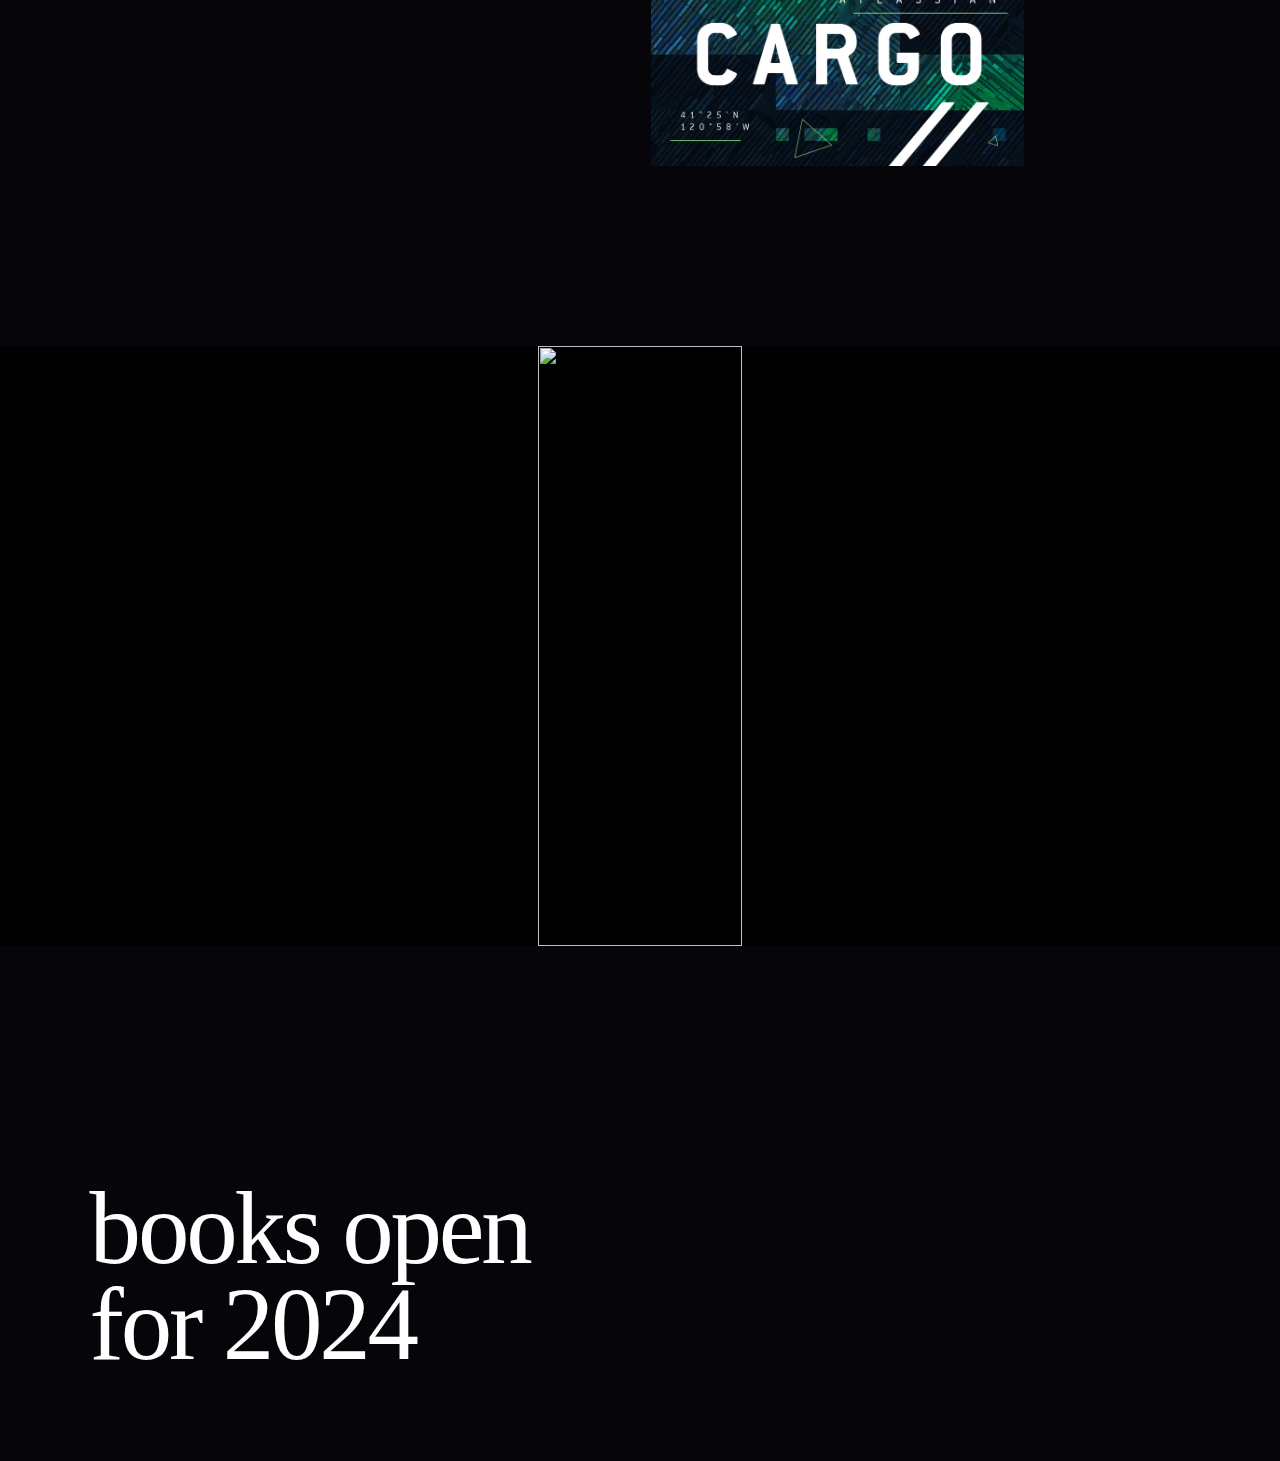
==== commit 9eebdee9: "asdf" ====
--- a/studioalive/index.html
+++ b/studioalive/index.html
@@ -228,11 +228,19 @@
   width: 88%;
   align-self: center;
 }
+.medium {
+  width: 66%;
+  margin-left: 5vw;
+}
 .offset-up {
   padding-bottom: 7vw;
 }
 .offset-down {
   padding-top: 7vw;
+}
+.offset-right {
+  padding-right: 5vw;
+  align-self: flex-end;
 }
 
 @media screen and (orientation: portrait) {
@@ -265,11 +273,19 @@
   .desktop {
     width: 100%;
   }
+  .medium {
+    width: 100%;
+    margin-left: 0;
+  }
   .offset-up {
     padding-bottom: 0;
   }
   .offset-down {
     padding-top: 0;
+  }
+  .offset-right {
+    padding-right: 0;
+    align-self: flex-end;
   }
 }
 
@@ -333,7 +349,7 @@
   display: block;
   width: 100%;
 }
-.obsidian-branding #obsidian-background {
+.obsidian-branding #canvas {
     background: #000;
     width: 100%;
     height: 600px;
@@ -408,7 +424,7 @@
     </div>
 
     <div class="item medium">
-      <img src="work/howe-sound.jpg" />
+      <img src="work/howe-sound-logo.jpg" />
     </div>
 
     <div class="item medium offset-right">
@@ -431,7 +447,8 @@
       <div class="obsidian-branding">
         <div class="obsidian-logo"><img src="work/obsidian-logo.png"></div>
         <div class="obsidian-background">
-          <canvas id="obsidian-background"></canvas>
+          <canvas id="canvas">
+      </canvas>
         </div>
       </div>
       <script type="text/javascript" src="https://cdnjs.cloudflare.com/ajax/libs/simplex-noise/2.4.0/simplex-noise.js"></script>
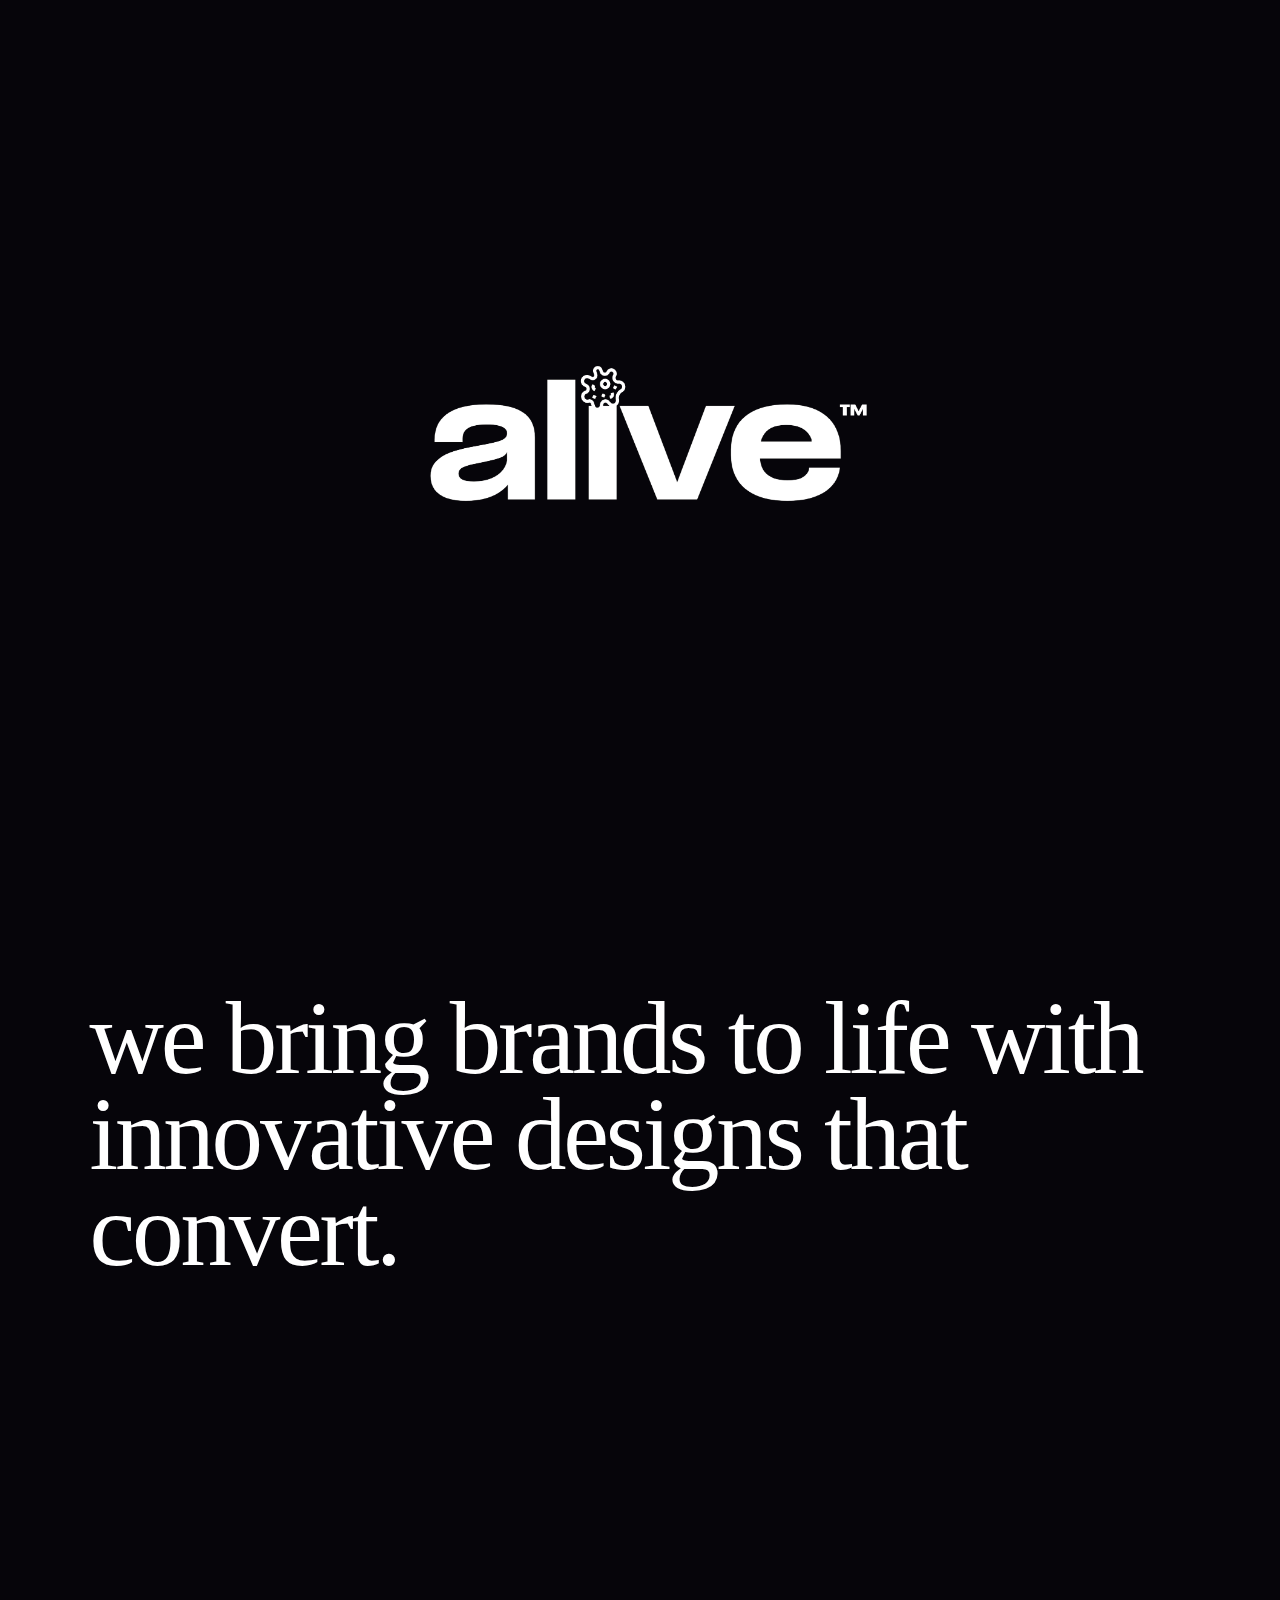
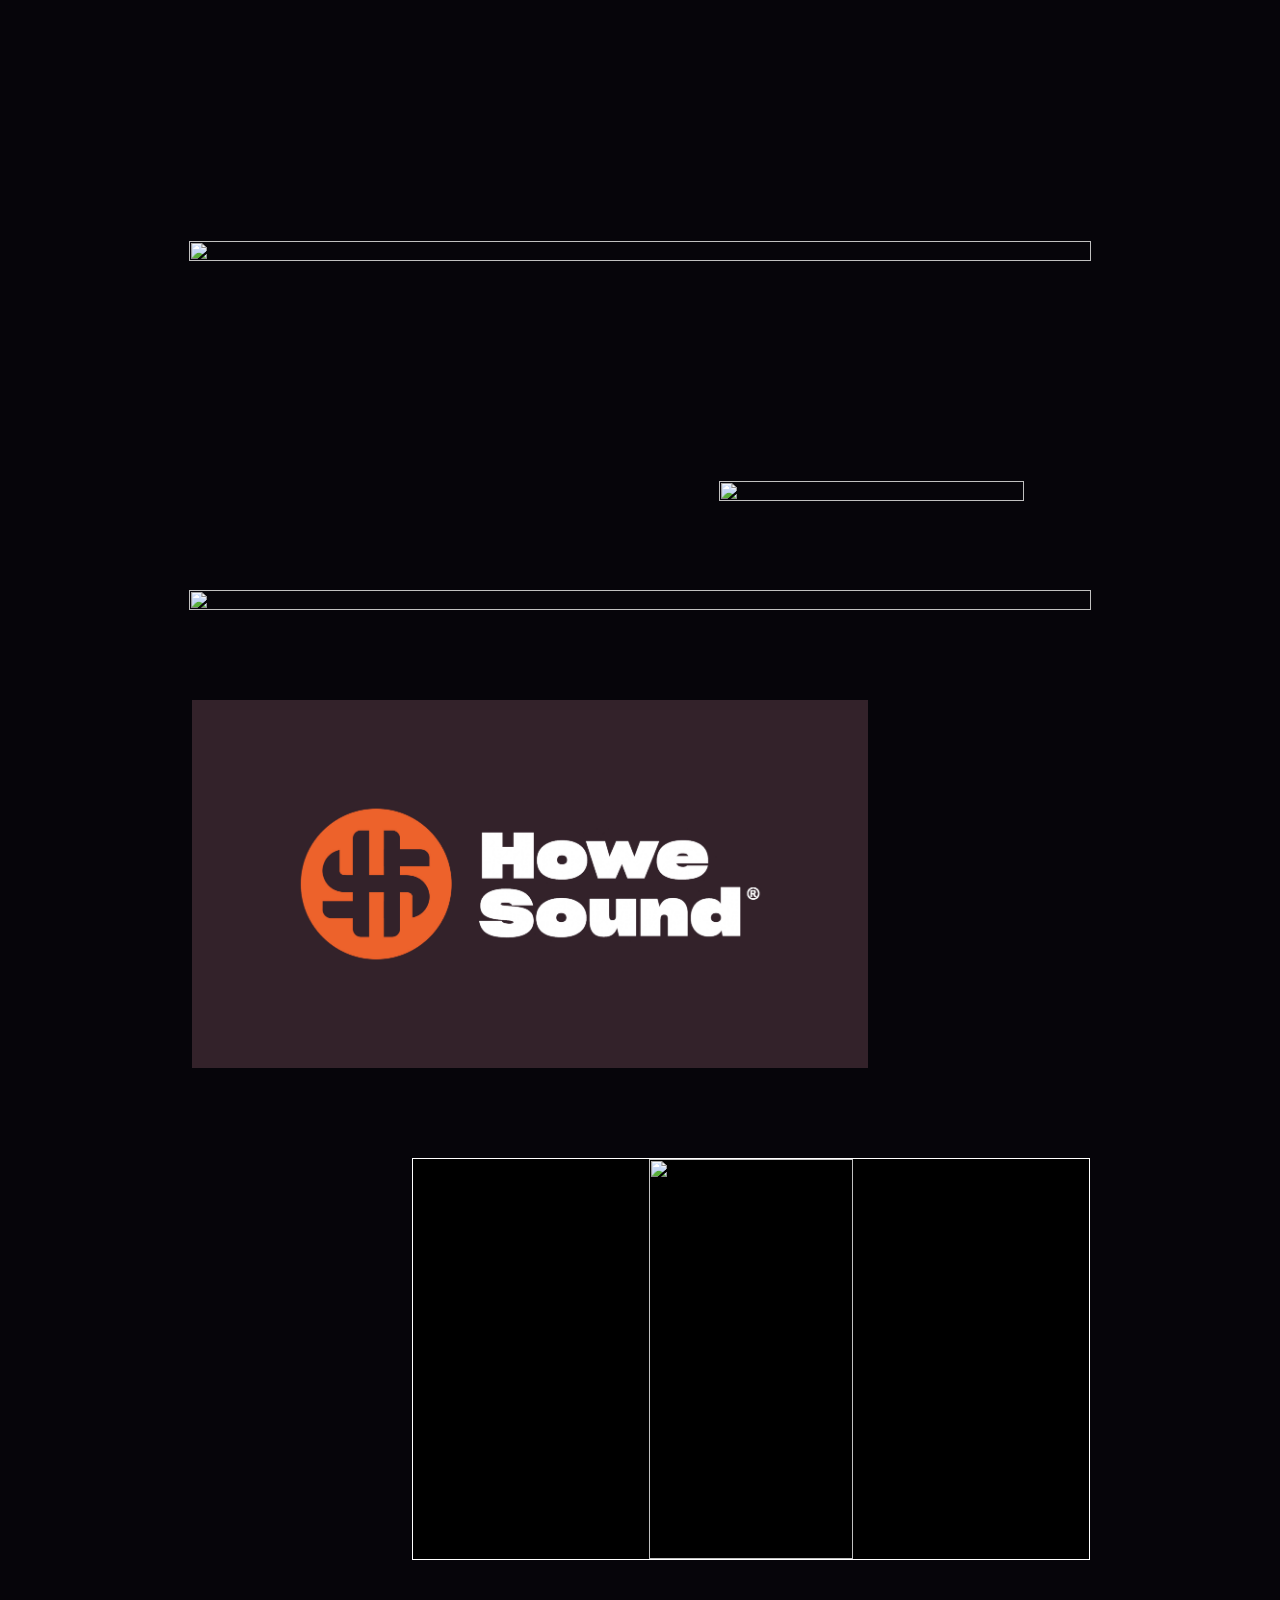
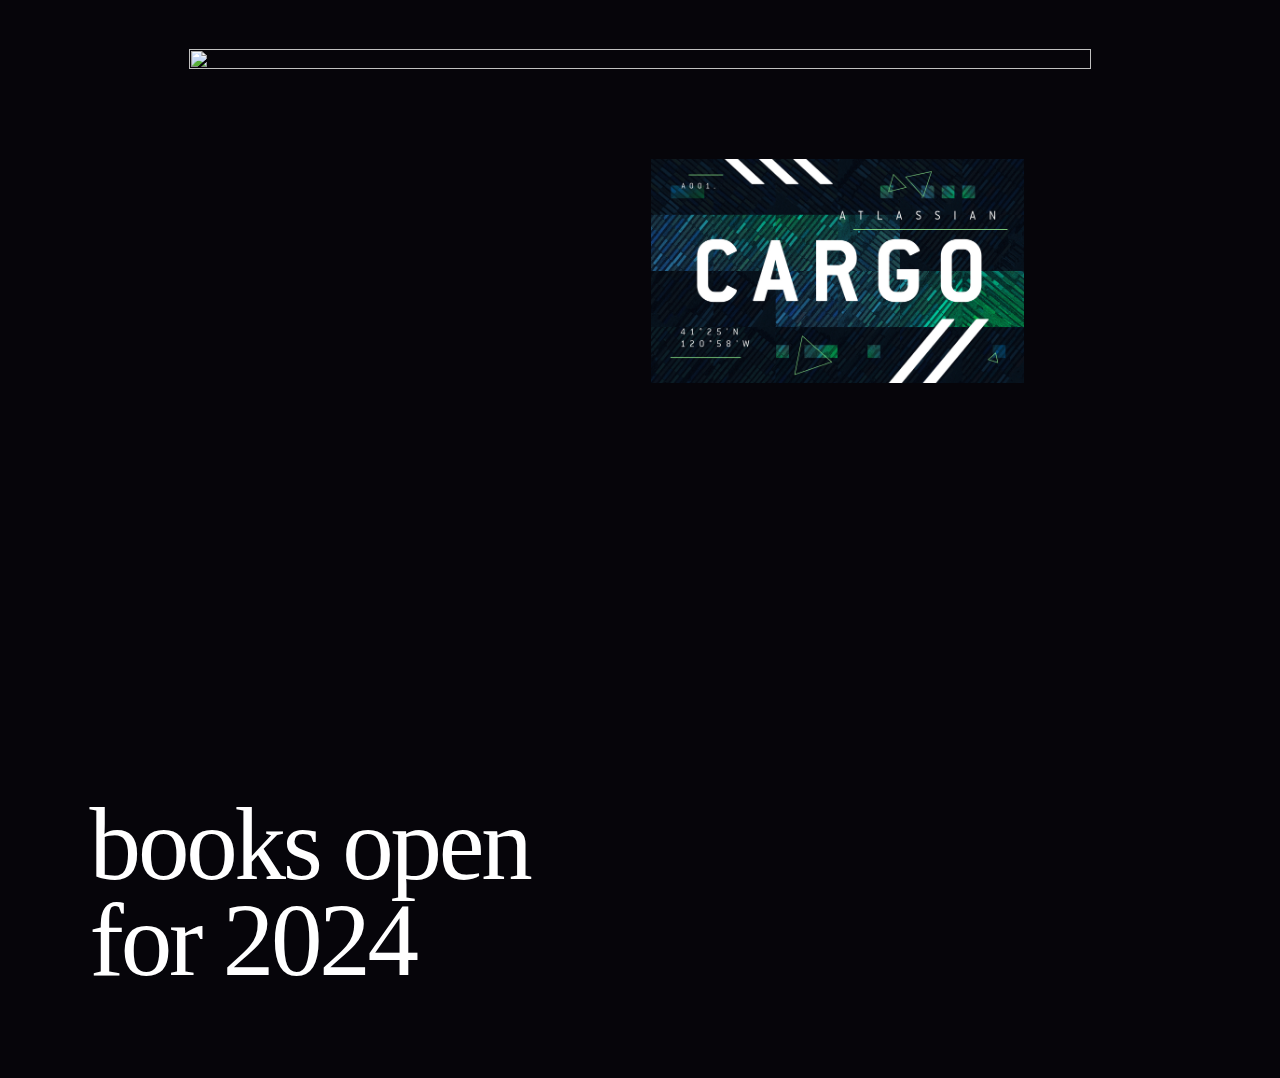
==== commit 1528b07b: "Update index.html" ====
--- a/studioalive/index.html
+++ b/studioalive/index.html
@@ -336,12 +336,14 @@
     .obsidian-branding {
   background: #000;
   width: 100%;
-  height: 600px;
+  height: 400px;
   display: flex;
   align-items: center;
   justify-content: center;
   overflow: hidden;
+  position: relative;
   z-index: 1;
+  border: 1px solid #fff;
 }
 .obsidian-branding .obsidian-background {
   position: absolute;
@@ -352,17 +354,26 @@
 .obsidian-branding #canvas {
     background: #000;
     width: 100%;
-    height: 600px;
+    height: 400px;
     display: block;
   }
 .obsidian-branding .obsidian-logo {
   width: 204px;
+  background: #000;
   z-index: 1;
 }
 .obsidian-branding .obsidian-logo img {
   width: 100%;
   display: block;
 }  
+@media screen and (orientation: portrait) {
+  .obsidian-branding, .obsidian-branding #canvas {
+    height: 600px;
+  }
+  .obsidian-branding .obsidian-logo {
+    width: 400px;
+  }
+}
 
 
   
@@ -423,27 +434,15 @@
       </div>
     </div>
 
+    <div class="item desktop">
+      <img src="work/streamline-hype-desktop.jpg" />
+    </div>
+
     <div class="item medium">
       <img src="work/howe-sound-logo.jpg" />
     </div>
 
     <div class="item medium offset-right">
-      <img src="work/cargo.jpg" />
-    </div>
-
-
-    <div class="row">
-      <div class="item mobile-small">
-        <video autoplay loop defaultMuted playsinline muted poster="">
-          <source src="work/drop-blue-mobile.mp4" type="video/mp4">
-        </video>
-      </div>
-      <div class="item mobile-large offset-up mobile-first">
-        <img src="work/cargo.jpg" />
-      </div>
-    </div>
-
-    <div class="item desktop">
       <div class="obsidian-branding">
         <div class="obsidian-logo"><img src="work/obsidian-logo.png"></div>
         <div class="obsidian-background">
@@ -455,6 +454,24 @@
       <script type="text/javascript" src="work/obsidian-background.js"></script>
     </div>
 
+    <div class="item desktop">
+      <img src="work/streamline-hype-desktop.jpg" />
+    </div>
+
+    <div class="row">
+      <div class="item mobile-small">
+        <video autoplay loop defaultMuted playsinline muted poster="">
+          <source src="work/drop-blue-mobile.mp4" type="video/mp4">
+        </video>
+      </div>
+      <div class="item mobile-large offset-up mobile-first">
+        <img src="work/cargo.jpg" />
+      </div>
+    </div>
+
+    <div class="item desktop">
+    </div>
+
   </div>
 
   <div class="footer">
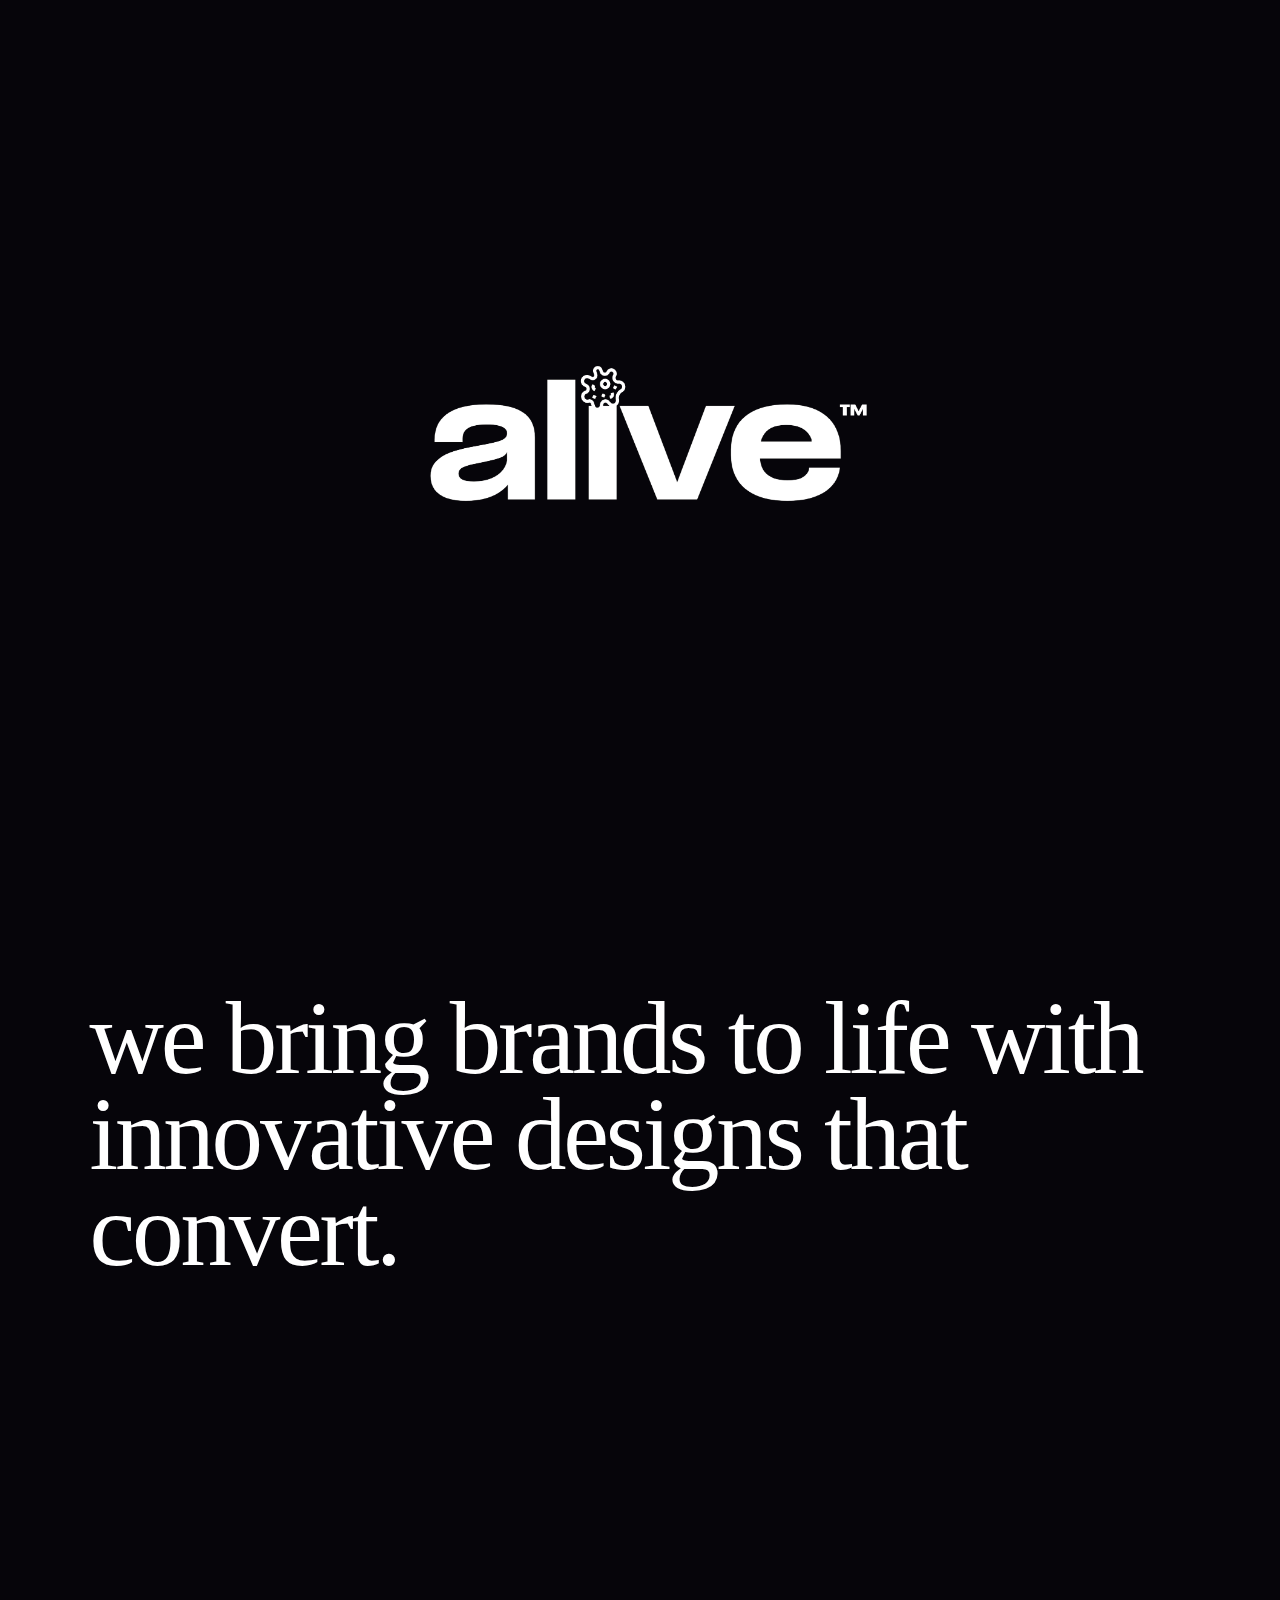
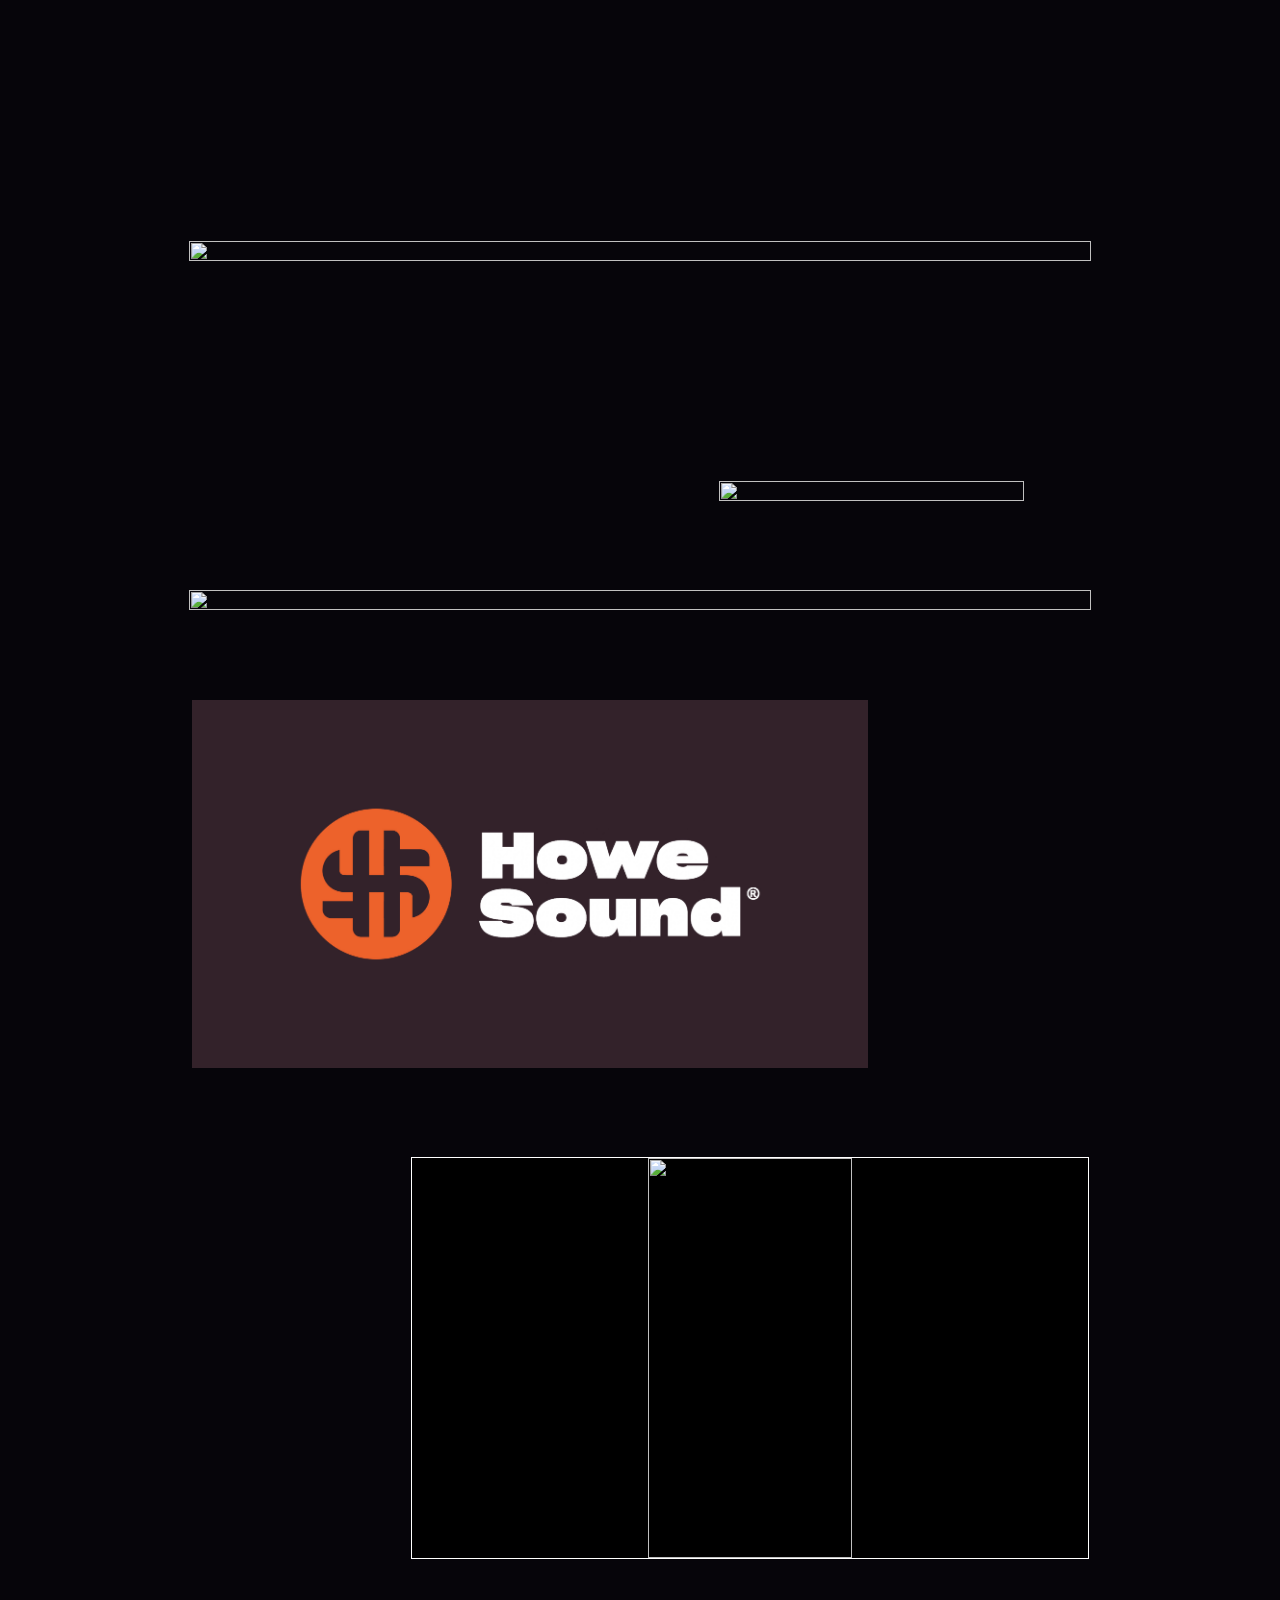
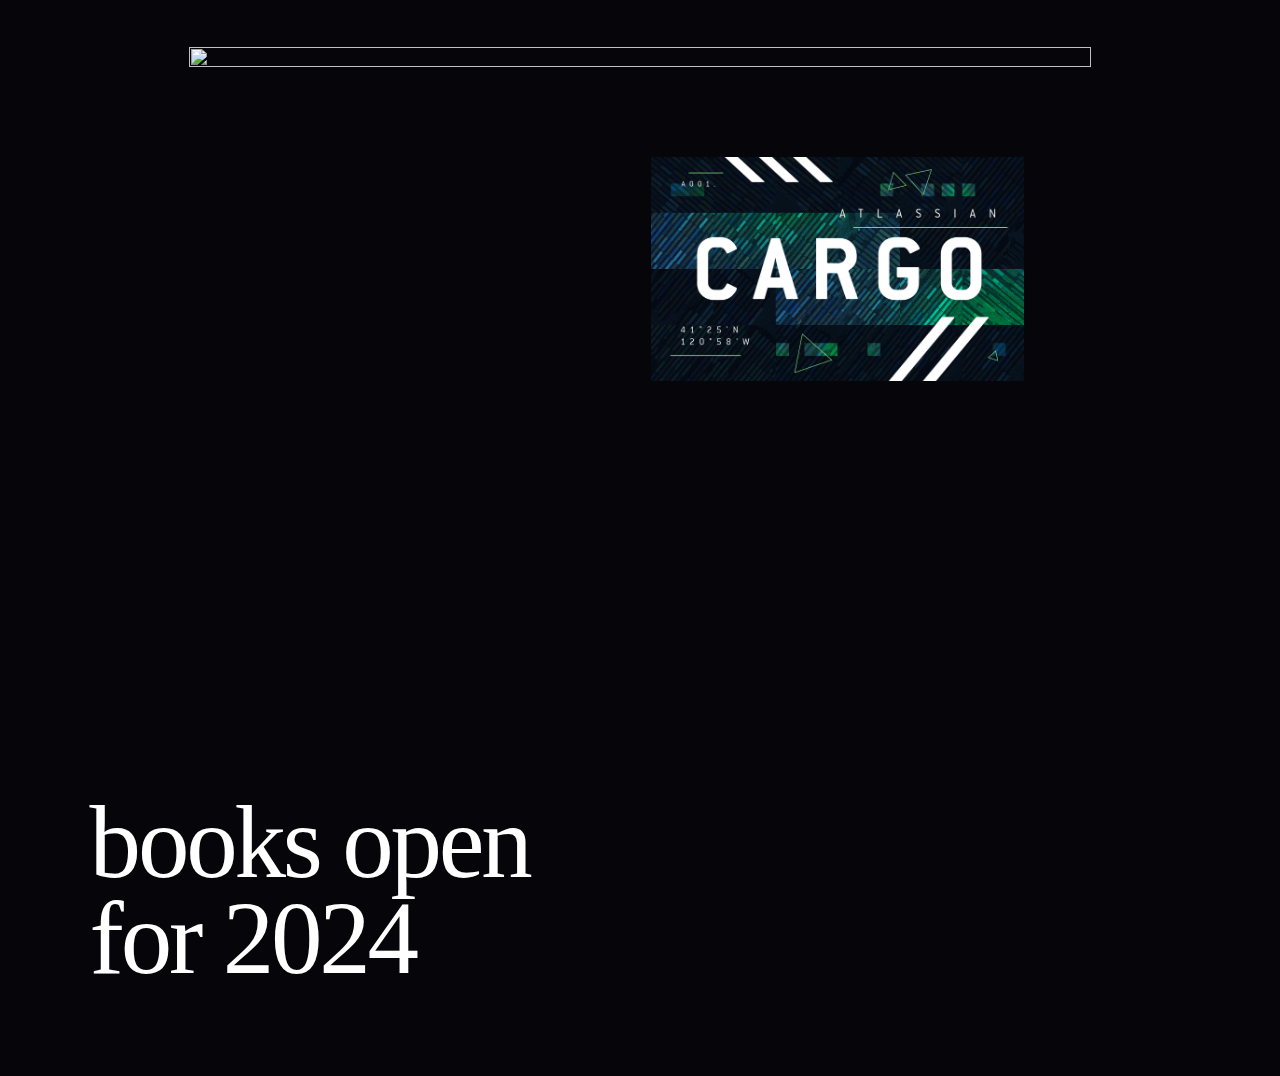
==== commit e3f54fbc: "Update index.html" ====
--- a/studioalive/index.html
+++ b/studioalive/index.html
@@ -274,7 +274,7 @@
     width: 100%;
   }
   .medium {
-    width: 100%;
+    width: 88%;
     margin-left: 0;
   }
   .offset-up {
@@ -343,7 +343,7 @@
   overflow: hidden;
   position: relative;
   z-index: 1;
-  border: 1px solid #fff;
+  box-shadow: 0 0 0 1px #fff;
 }
 .obsidian-branding .obsidian-background {
   position: absolute;
@@ -367,6 +367,9 @@
   display: block;
 }  
 @media screen and (orientation: portrait) {
+  .obsidian-branding {
+    box-shadow: 0 0 0 3px #fff;
+  }
   .obsidian-branding, .obsidian-branding #canvas {
     height: 600px;
   }
